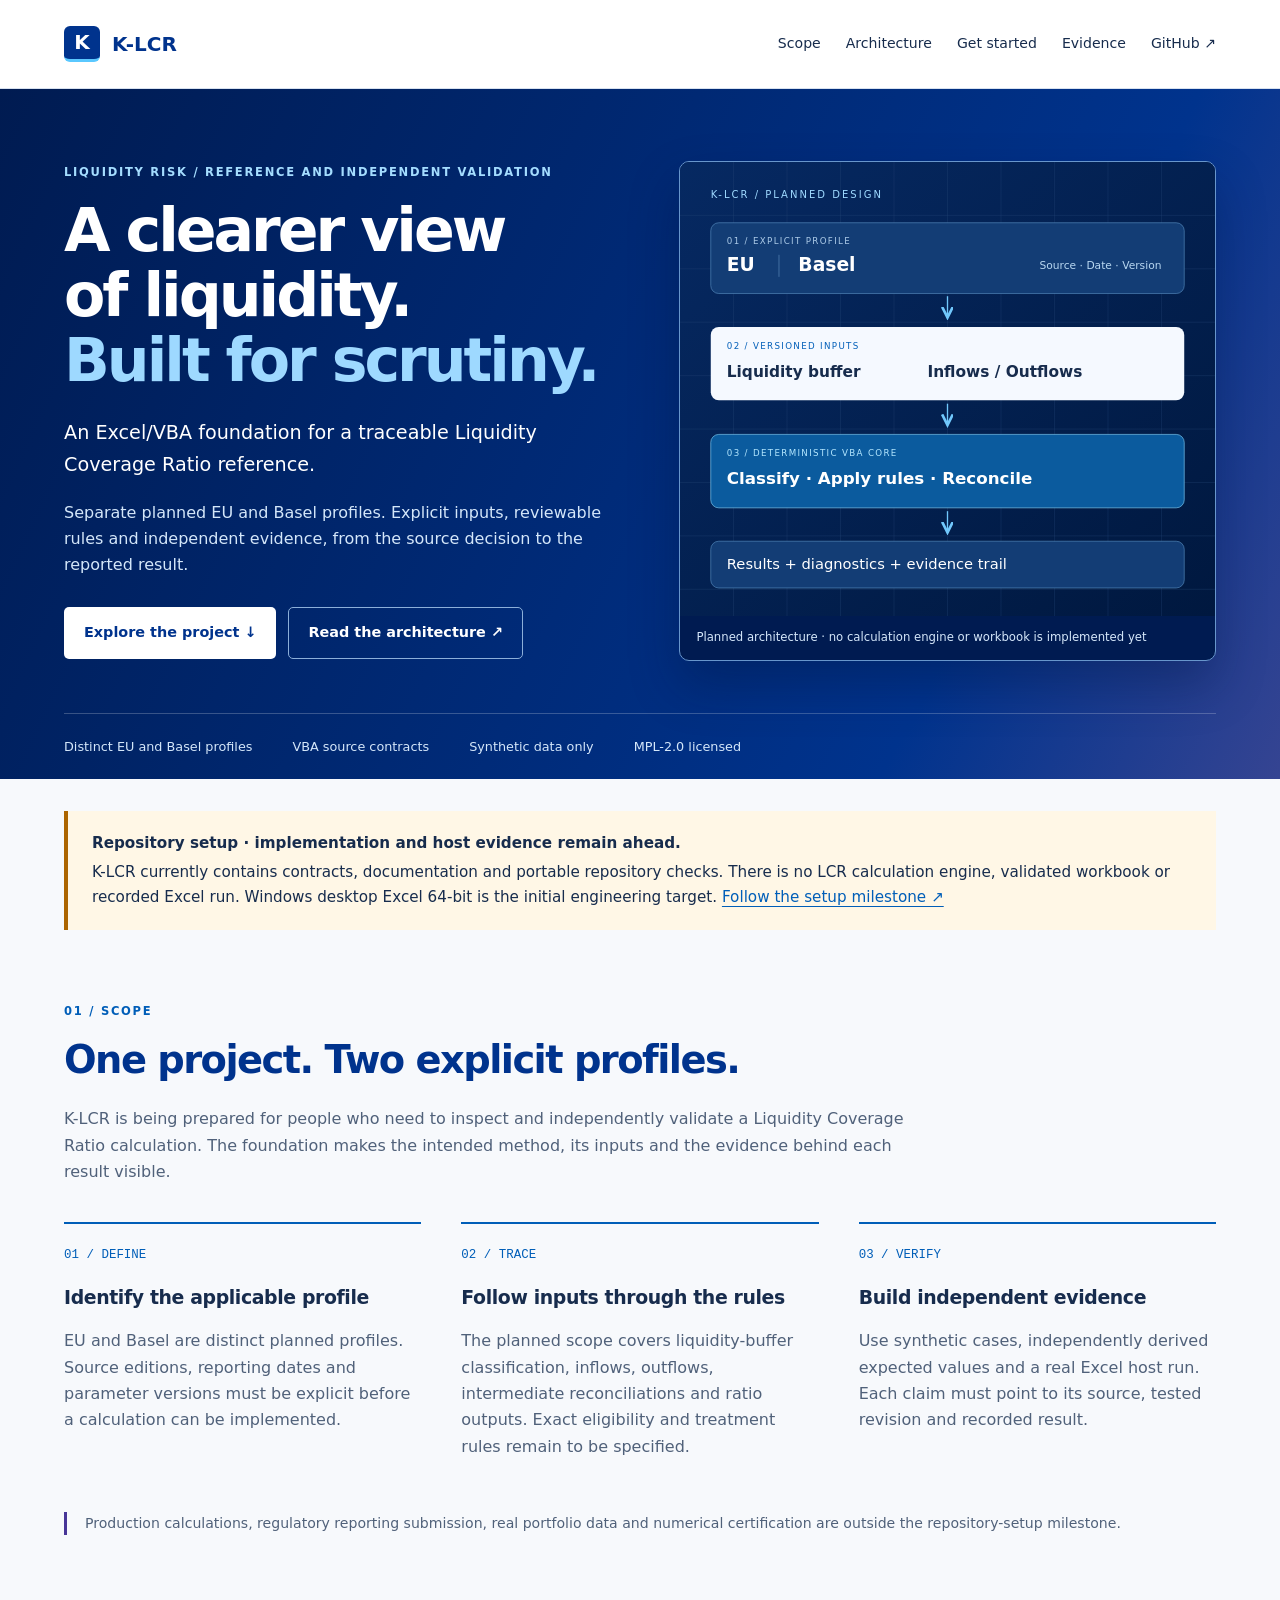
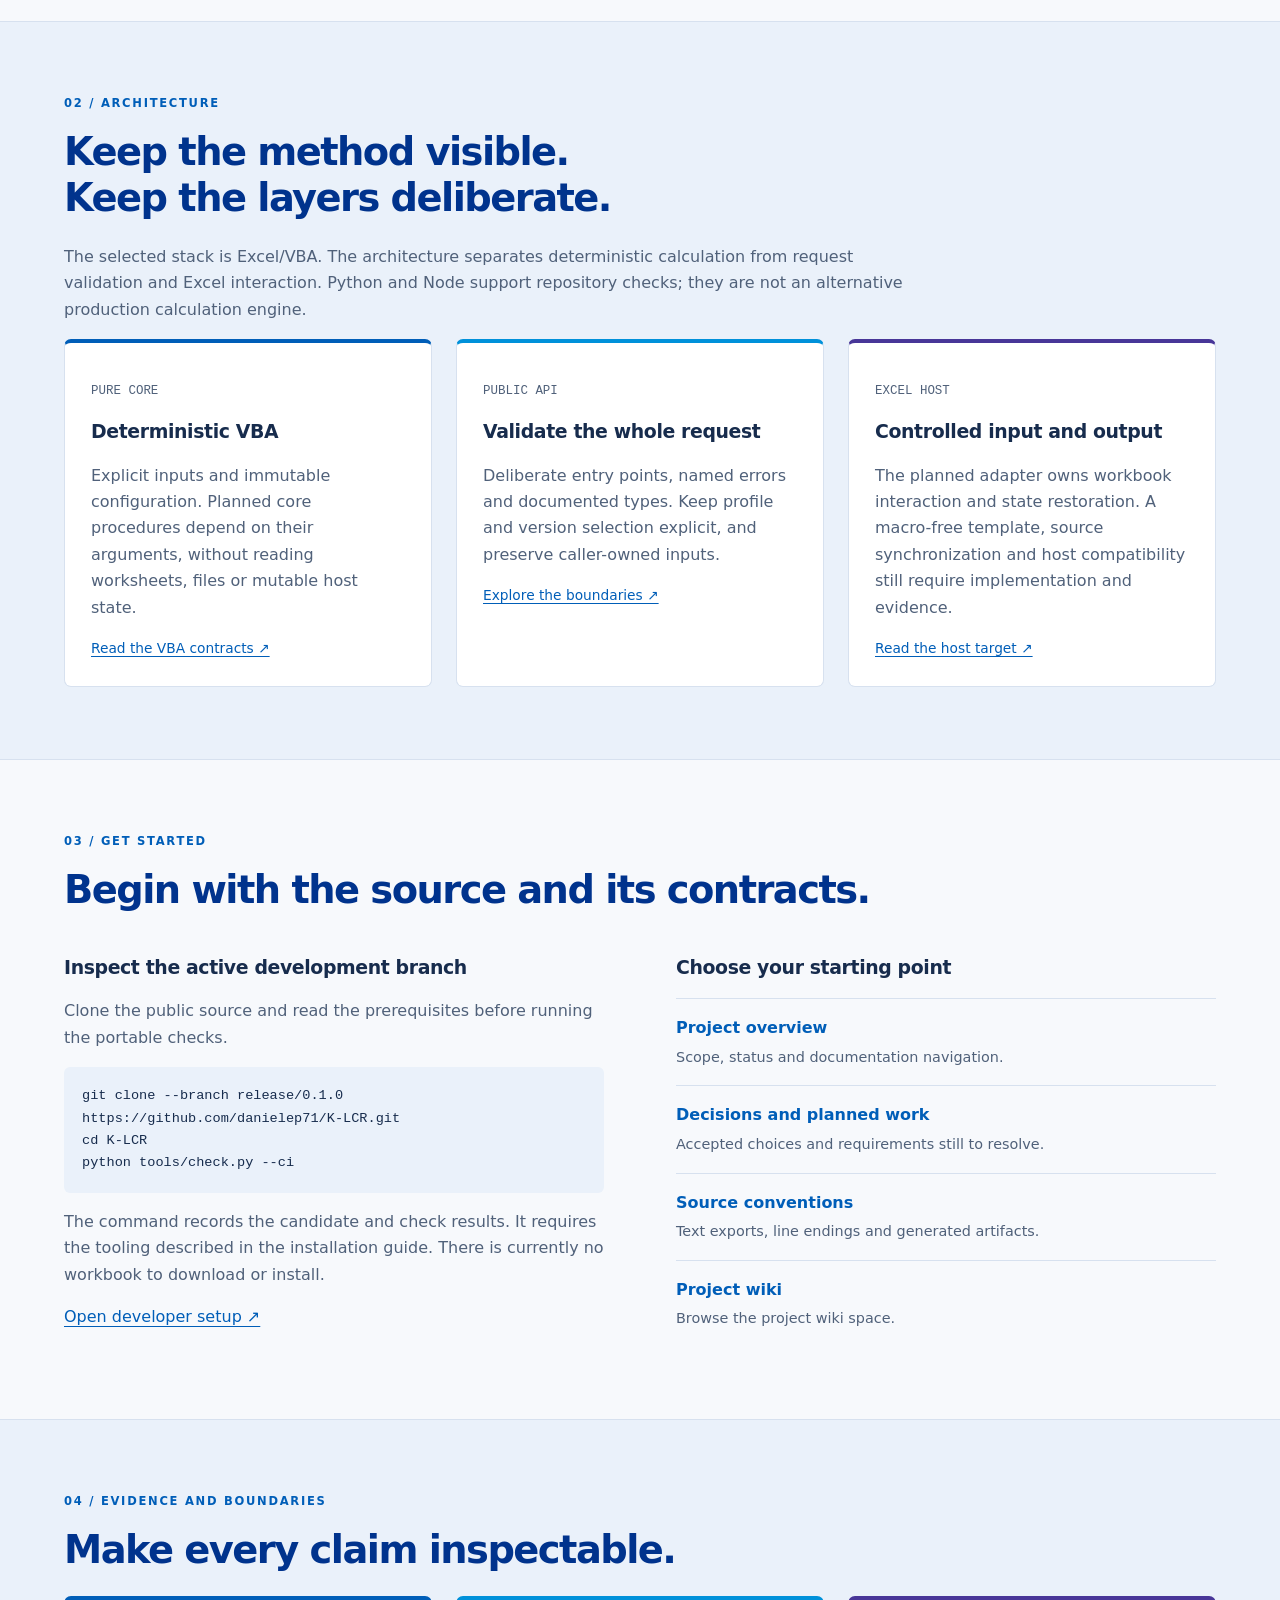
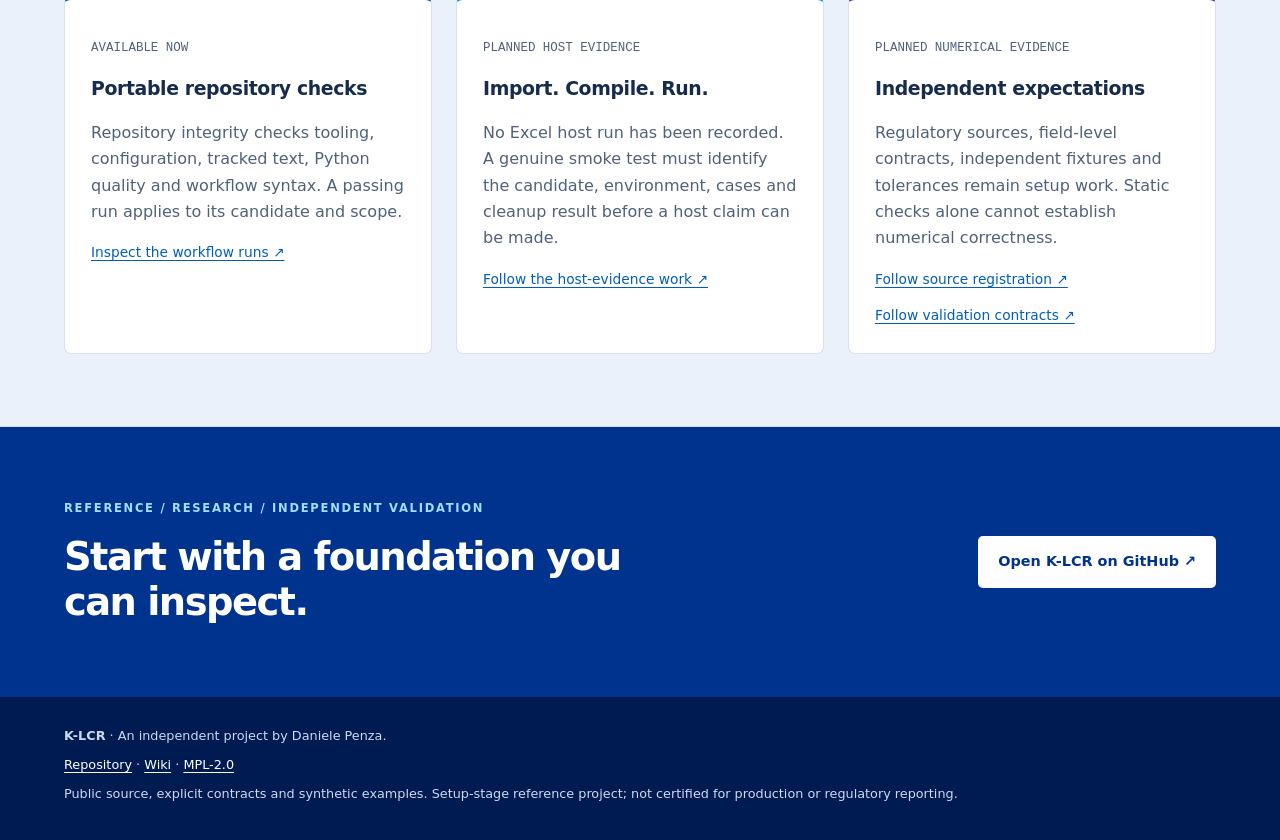
==== docs/index.html @ 351e2610 "docs: add K-LCR project website and publication guide Refs #63" ====
<!doctype html>
<!-- K-LCR page structure adapted from K-SFTs e6bae6df272083ba596c9eb866b14e6f9152bc15, MPL-2.0. -->
<html lang="en">
<head>
  <meta charset="utf-8">
  <meta name="viewport" content="width=device-width, initial-scale=1">
  <title>K-LCR — A traceable foundation for liquidity risk</title>
  <meta name="description" content="K-LCR is building an Excel/VBA foundation for Liquidity Coverage Ratio reference and independent validation, with separate planned EU and Basel profiles.">
  <meta name="theme-color" content="#00338d">
  <link rel="canonical" href="https://danielep71.github.io/K-LCR/">
  <meta property="og:type" content="website">
  <meta property="og:title" content="K-LCR — A traceable foundation for liquidity risk">
  <meta property="og:description" content="Explore the scope, architecture and evidence boundaries of the K-LCR repository-setup project.">
  <meta property="og:url" content="https://danielep71.github.io/K-LCR/">
  <meta name="twitter:card" content="summary">
  <link rel="stylesheet" href="assets/site.css">
</head>
<body>
<a class="skip" href="#main">Skip to content</a>
<header><nav class="wrap" aria-label="Main navigation">
  <a class="brand" href="./"><span aria-hidden="true">K</span> K-LCR</a>
  <div class="nav-links"><a href="#scope">Scope</a><a href="#design">Architecture</a><a href="#start">Get started</a><a href="#evidence">Evidence</a><a href="https://github.com/danielep71/K-LCR">GitHub ↗</a></div>
</nav></header>
<main id="main">
<section class="hero"><div class="wrap hero-grid">
  <div><p class="eyebrow">Liquidity risk / Reference and independent validation</p>
    <h1>A clearer view<br>of liquidity.<br><em>Built for scrutiny.</em></h1>
    <p class="lead">An Excel/VBA foundation for a traceable Liquidity Coverage Ratio reference.</p>
    <p class="hero-copy">Separate planned EU and Basel profiles. Explicit inputs, reviewable rules and independent evidence, from the source decision to the reported result.</p>
    <div class="actions"><a class="button primary" href="#scope">Explore the project ↓</a><a class="button secondary" href="https://github.com/danielep71/K-LCR/blob/main/docs/REPOSITORY_STRUCTURE.md">Read the architecture ↗</a></div>
  </div>
  <figure class="hero-art"><img src="assets/architecture.svg" width="800" height="680" alt="Planned K-LCR design: explicit EU or Basel profile, liquidity inputs, deterministic VBA core, and results with reconciliation"><figcaption>Planned architecture · no calculation engine or workbook is implemented yet</figcaption></figure>
</div><div class="wrap principles"><span>Distinct EU and Basel profiles</span><span>VBA source contracts</span><span>Synthetic data only</span><span>MPL-2.0 licensed</span></div></section>
<div class="wrap"><aside class="status" aria-label="Project status"><strong>Repository setup · implementation and host evidence remain ahead.</strong> K-LCR currently contains contracts, documentation and portable repository checks. There is no LCR calculation engine, validated workbook or recorded Excel run. Windows desktop Excel 64-bit is the initial engineering target. <a href="https://github.com/danielep71/K-LCR/milestone/1">Follow the setup milestone ↗</a></aside></div>
<section id="scope" class="wrap"><p class="eyebrow">01 / Scope</p><h2>One project. Two explicit profiles.</h2>
  <p class="intro">K-LCR is being prepared for people who need to inspect and independently validate a Liquidity Coverage Ratio calculation. The foundation makes the intended method, its inputs and the evidence behind each result visible.</p>
  <ol class="steps">
    <li><span class="number">01 / DEFINE</span><h3>Identify the applicable profile</h3><p>EU and Basel are distinct planned profiles. Source editions, reporting dates and parameter versions must be explicit before a calculation can be implemented.</p></li>
    <li><span class="number">02 / TRACE</span><h3>Follow inputs through the rules</h3><p>The planned scope covers liquidity-buffer classification, inflows, outflows, intermediate reconciliations and ratio outputs. Exact eligibility and treatment rules remain to be specified.</p></li>
    <li><span class="number">03 / VERIFY</span><h3>Build independent evidence</h3><p>Use synthetic cases, independently derived expected values and a real Excel host run. Each claim must point to its source, tested revision and recorded result.</p></li>
  </ol>
  <p class="note">Production calculations, regulatory reporting submission, real portfolio data and numerical certification are outside the repository-setup milestone.</p>
</section>
<section id="design" class="tint"><div class="wrap"><p class="eyebrow">02 / Architecture</p><h2>Keep the method visible.<br>Keep the layers deliberate.</h2>
  <p class="intro">The selected stack is Excel/VBA. The architecture separates deterministic calculation from request validation and Excel interaction. Python and Node support repository checks; they are not an alternative production calculation engine.</p>
  <div class="cards">
    <article><p class="number">PURE CORE</p><h3>Deterministic VBA</h3><p>Explicit inputs and immutable configuration. Planned core procedures depend on their arguments, without reading worksheets, files or mutable host state.</p><a href="https://github.com/danielep71/K-LCR/blob/main/docs/VBA_HOUSE_STYLE.md">Read the VBA contracts ↗</a></article>
    <article><p class="number">PUBLIC API</p><h3>Validate the whole request</h3><p>Deliberate entry points, named errors and documented types. Keep profile and version selection explicit, and preserve caller-owned inputs.</p><a href="https://github.com/danielep71/K-LCR/blob/main/docs/REPOSITORY_STRUCTURE.md">Explore the boundaries ↗</a></article>
    <article><p class="number">EXCEL HOST</p><h3>Controlled input and output</h3><p>The planned adapter owns workbook interaction and state restoration. A macro-free template, source synchronization and host compatibility still require implementation and evidence.</p><a href="https://github.com/danielep71/K-LCR/blob/main/INSTALLATION.md">Read the host target ↗</a></article>
  </div>
</div></section>
<section id="start" class="wrap"><p class="eyebrow">03 / Get started</p><h2>Begin with the source and its contracts.</h2><div class="split">
  <div><h3>Inspect the active development branch</h3><p>Clone the public source and read the prerequisites before running the portable checks.</p><pre><code>git clone --branch release/0.1.0 https://github.com/danielep71/K-LCR.git
cd K-LCR
python tools/check.py --ci</code></pre><p>The command records the candidate and check results. It requires the tooling described in the installation guide. There is currently no workbook to download or install.</p><a href="https://github.com/danielep71/K-LCR/blob/main/INSTALLATION.md">Open developer setup ↗</a></div>
  <div class="resources"><h3>Choose your starting point</h3><a href="https://github.com/danielep71/K-LCR/blob/main/README.md"><strong>Project overview</strong><span>Scope, status and documentation navigation.</span></a><a href="https://github.com/danielep71/K-LCR/blob/main/docs/DECISIONS.md"><strong>Decisions and planned work</strong><span>Accepted choices and requirements still to resolve.</span></a><a href="https://github.com/danielep71/K-LCR/blob/main/docs/SOURCE_CONTROL.md"><strong>Source conventions</strong><span>Text exports, line endings and generated artifacts.</span></a><a href="https://github.com/danielep71/K-LCR/wiki"><strong>Project wiki</strong><span>Browse the project wiki space.</span></a></div>
</div></section>
<section id="evidence" class="tint"><div class="wrap"><p class="eyebrow">04 / Evidence and boundaries</p><h2>Make every claim inspectable.</h2><div class="cards">
  <article><p class="number">AVAILABLE NOW</p><h3>Portable repository checks</h3><p>Repository integrity checks tooling, configuration, tracked text, Python quality and workflow syntax. A passing run applies to its candidate and scope.</p><a href="https://github.com/danielep71/K-LCR/actions">Inspect the workflow runs ↗</a></article>
  <article><p class="number">PLANNED HOST EVIDENCE</p><h3>Import. Compile. Run.</h3><p>No Excel host run has been recorded. A genuine smoke test must identify the candidate, environment, cases and cleanup result before a host claim can be made.</p><a href="https://github.com/danielep71/K-LCR/issues/15">Follow the host-evidence work ↗</a></article>
  <article><p class="number">PLANNED NUMERICAL EVIDENCE</p><h3>Independent expectations</h3><p>Regulatory sources, field-level contracts, independent fixtures and tolerances remain setup work. Static checks alone cannot establish numerical correctness.</p><a href="https://github.com/danielep71/K-LCR/issues/9">Follow source registration ↗</a><a href="https://github.com/danielep71/K-LCR/issues/11">Follow validation contracts ↗</a></article>
</div></div></section>
<section class="closing"><div class="wrap"><div><p class="eyebrow">Reference / Research / Independent validation</p><h2>Start with a foundation you can inspect.</h2></div><a class="button primary" href="https://github.com/danielep71/K-LCR">Open K-LCR on GitHub ↗</a></div></section>
</main>
<footer><div class="wrap"><p><strong>K-LCR</strong> · An independent project by Daniele Penza.</p><p><a href="https://github.com/danielep71/K-LCR">Repository</a> · <a href="https://github.com/danielep71/K-LCR/wiki">Wiki</a> · <a href="https://github.com/danielep71/K-LCR/blob/main/LICENSE">MPL-2.0</a></p><p>Public source, explicit contracts and synthetic examples. Setup-stage reference project; not certified for production or regulatory reporting.</p></div></footer>
</body>
</html>
---- docs/assets/site.css ----
/* Adapted for K-LCR from K-SFTs e6bae6df272083ba596c9eb866b14e6f9152bc15, MPL-2.0. */
:root{color-scheme:light;--navy:#00338d;--blue:#005eb8;--ink:#172c4d;--muted:#50617a;--line:#d7e1ef;--paper:#f7f9fc;--ice:#eaf1fa}
*{box-sizing:border-box}html{scroll-behavior:smooth;scroll-padding-top:24px}body{margin:0;background:var(--paper);color:var(--ink);font:16px/1.65 system-ui,-apple-system,BlinkMacSystemFont,"Segoe UI",sans-serif}a{color:var(--blue);text-underline-offset:.24em}a:hover{text-decoration-thickness:2px}a:focus-visible{outline:3px solid #0077c8;outline-offset:5px}.wrap{width:min(1200px,90%);margin-inline:auto}.skip{position:absolute;top:-100px;left:16px;z-index:10;background:#fff;padding:12px}.skip:focus{top:12px}header{background:#fff;border-bottom:1px solid var(--line)}nav{display:flex;justify-content:space-between;align-items:center;gap:24px;min-height:88px}.brand{display:flex;align-items:center;gap:12px;font-size:1.25rem;font-weight:800;text-decoration:none;color:var(--navy);white-space:nowrap}.brand span{display:grid;place-items:center;width:36px;height:36px;background:var(--navy);color:#fff;border-radius:6px;border-bottom:3px solid #5ac8ff}.nav-links{display:flex;flex-wrap:wrap;gap:12px 25px;font-size:.88rem}.nav-links a{color:var(--ink);text-decoration:none}.nav-links a:hover{text-decoration:underline}section{padding-block:72px}.hero{background:linear-gradient(115deg,#001b51,#00338d 75%,#354492);color:white;padding-bottom:0}.hero-grid{display:grid;grid-template-columns:1.05fr 1fr;gap:52px;align-items:center}.eyebrow{margin:0 0 16px;font-size:.72rem;font-weight:750;letter-spacing:.15em;text-transform:uppercase;color:var(--blue)}.hero .eyebrow,.closing .eyebrow{color:#a4ddff}h1{font-size:clamp(2.7rem,4.7vw,4.3rem);line-height:1.08;letter-spacing:-.05em;margin:0 0 24px}h1 em{font-style:normal;color:#9ed9ff}.lead{font-size:1.2rem;max-width:42ch}.hero-copy{color:#d4e7fa;max-width:54ch}.actions{display:flex;flex-wrap:wrap;gap:12px;margin-top:28px}.button{display:inline-block;border:1px solid transparent;border-radius:5px;padding:13px 19px;font-size:.9rem;font-weight:650;text-decoration:none}.primary{color:var(--navy);background:#fff}.primary:hover{background:#e8f4ff}.secondary{color:#fff;border-color:#8cafd9}.hero-art{margin:0;border:1px solid #6896cc;border-radius:10px;overflow:hidden;background:#001b51;box-shadow:0 24px 50px #00123855}.hero-art img{display:block;width:100%;height:auto}.hero-art figcaption{color:#d4e7fa;font-size:.73rem;padding:12px 16px}.principles{display:flex;flex-wrap:wrap;gap:12px 40px;border-top:1px solid #ffffff38;margin-top:52px;padding-block:22px;color:#d4e7fa;font-size:.8rem}.status{margin-top:32px;padding:20px 24px;background:#fff7e6;border-left:4px solid #ac6500;font-size:.95rem}.status strong{display:block;margin-bottom:4px}h2{color:var(--navy);font-size:clamp(1.9rem,3vw,2.65rem);line-height:1.18;letter-spacing:-.04em;margin:0 0 24px}h3{font-size:1.18rem;line-height:1.3;letter-spacing:-.02em}.intro{max-width:85ch;color:var(--muted)}.steps{display:grid;grid-template-columns:repeat(3,1fr);gap:40px;list-style:none;padding:0;margin:36px 0}.steps li{border-top:2px solid var(--blue);padding-top:16px}.number{color:var(--blue);font: .78rem/1.5 ui-monospace,monospace}.steps p,.split p,.cards p{color:var(--muted)}.result-strip{display:flex;align-items:center;flex-wrap:wrap;gap:10px 16px;padding:22px;background:#fff;border:1px solid var(--line);border-radius:6px;font-size:.8rem}.result-strip strong{font-size:1.3rem;color:var(--navy)}.note{font-size:.88rem;border-left:3px solid #483698;padding-left:18px;margin-top:24px;color:var(--muted)}.tint{background:var(--ice);border-block:1px solid var(--line)}.diagram{margin:32px 0;background:#fff;border:1px solid var(--line);border-radius:8px;overflow:hidden}.diagram>a{display:block;padding:20px}.diagram img{display:block;width:100%;height:auto}.diagram figcaption{font-size:.82rem;padding:16px 22px;border-top:1px solid var(--line);color:var(--muted)}.split{display:grid;grid-template-columns:1fr 1fr;gap:72px}pre{white-space:pre-wrap;overflow-wrap:anywhere;background:var(--ice);padding:18px;border-radius:6px;font-size:.85rem}.resources>a{display:block;border-top:1px solid var(--line);padding:16px 0;text-decoration:none}.resources strong,.resources span{display:block}.resources span{font-size:.9rem;color:var(--muted);margin-top:4px}.resources a:hover strong{text-decoration:underline}.cards{display:grid;grid-template-columns:repeat(3,1fr);gap:24px}.cards article{background:#fff;border:1px solid var(--line);border-top:4px solid var(--blue);padding:26px;border-radius:7px}.cards article:nth-child(2){border-top-color:#0091da}.cards article:nth-child(3){border-top-color:#483698}.cards a{display:block;font-size:.86rem;margin-top:14px}.closing{background:var(--navy);color:#fff}.closing>.wrap{display:flex;justify-content:space-between;align-items:center;gap:36px}.closing h2{color:#fff;margin:0;max-width:23ch}.closing .button{flex-shrink:0}footer{background:#001b51;color:#ccdaf0;padding-block:28px;font-size:.8rem}footer p{margin:0 0 8px}footer a{color:#fff}.hero a:focus-visible,.closing a:focus-visible,footer a:focus-visible{outline-color:#9ed9ff}
@media(max-width:1000px){nav{align-items:flex-start;flex-direction:column;padding-block:20px;gap:16px}.hero-grid{grid-template-columns:1fr;gap:36px}.hero-art{max-width:760px}.hero{padding-top:48px}.split{gap:36px}.cards{grid-template-columns:1fr}.cards article{padding:24px}}
@media(max-width:680px){section{padding-block:48px}.steps,.split{grid-template-columns:1fr;gap:24px}.nav-links{gap:10px 18px}.principles{gap:8px 22px;margin-top:36px}.hero-art figcaption{font-size:.7rem}.closing>.wrap{display:block}.closing .button{margin-top:24px}.diagram>a{padding:8px}.diagram figcaption{padding:14px}.status{padding:18px}.result-strip{gap:10px}.result-strip>span:first-child{flex-basis:100%}}
@media(prefers-reduced-motion:reduce){html{scroll-behavior:auto}}
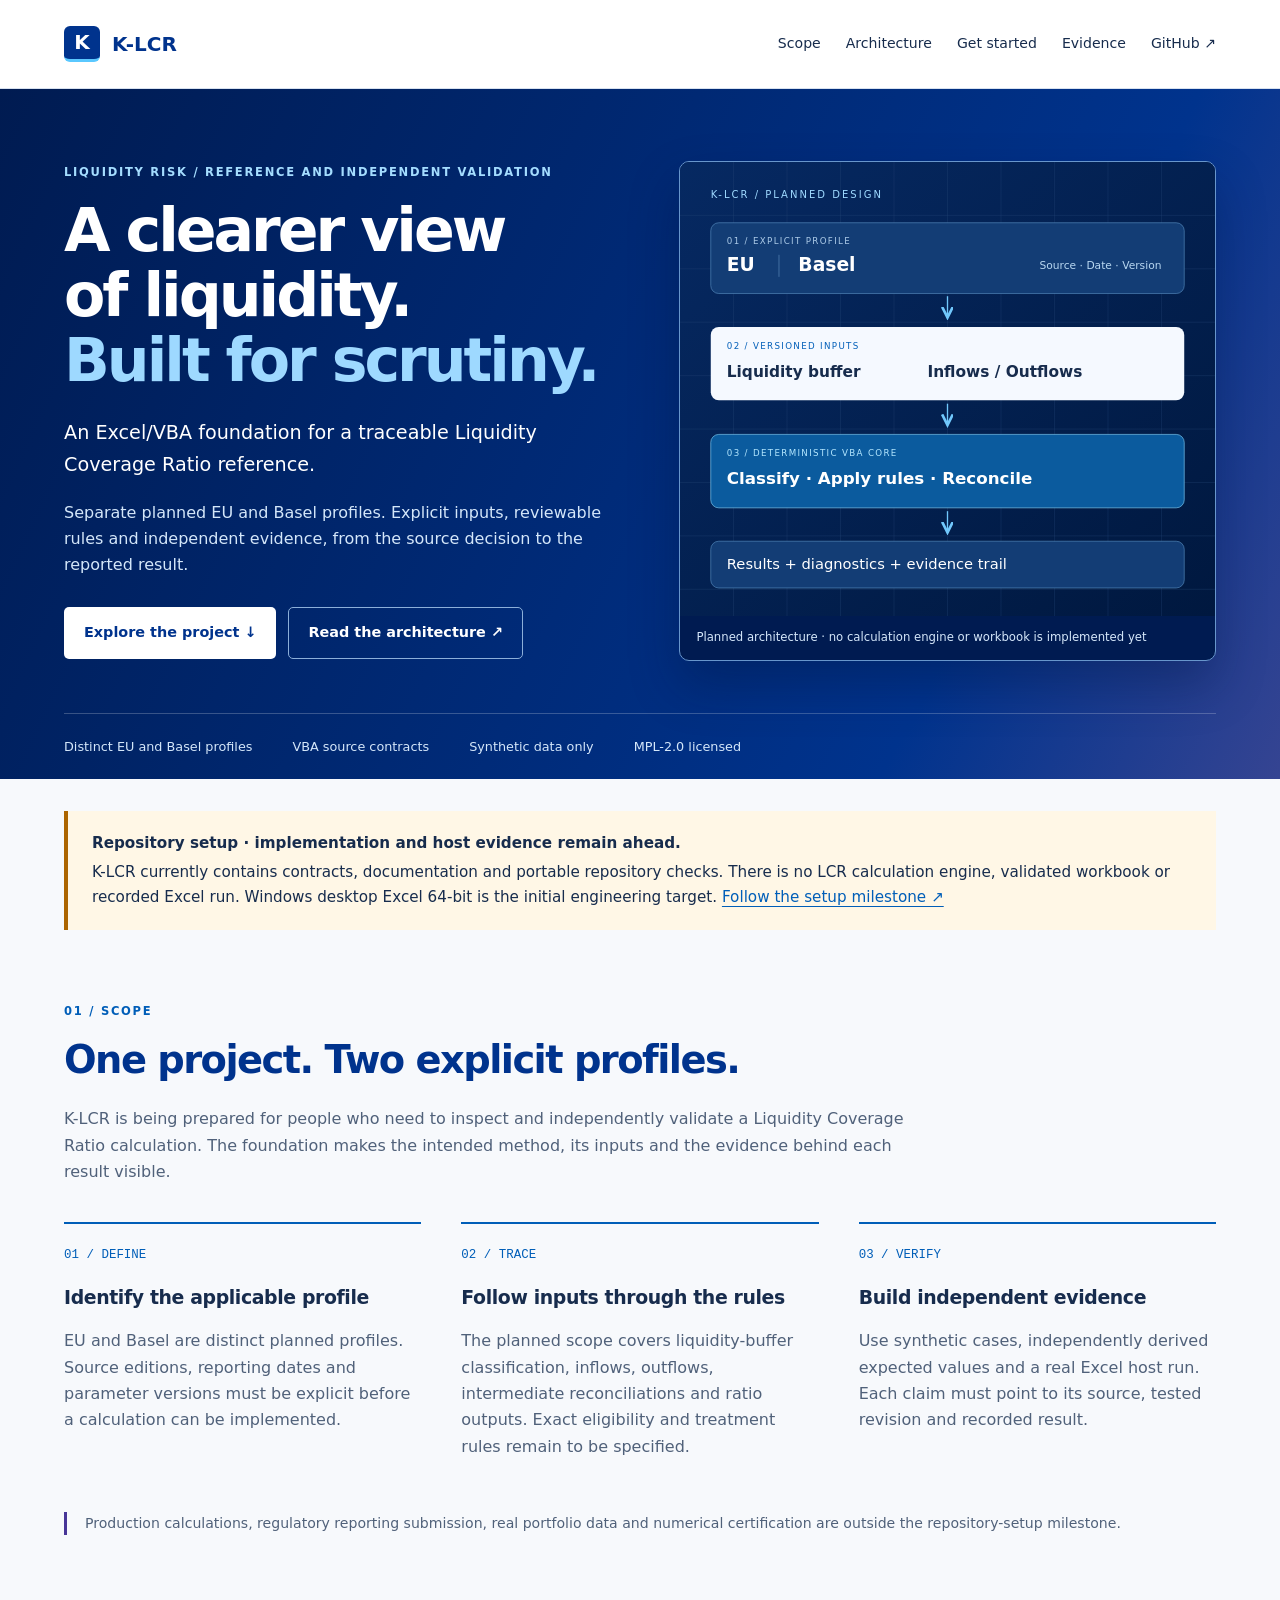
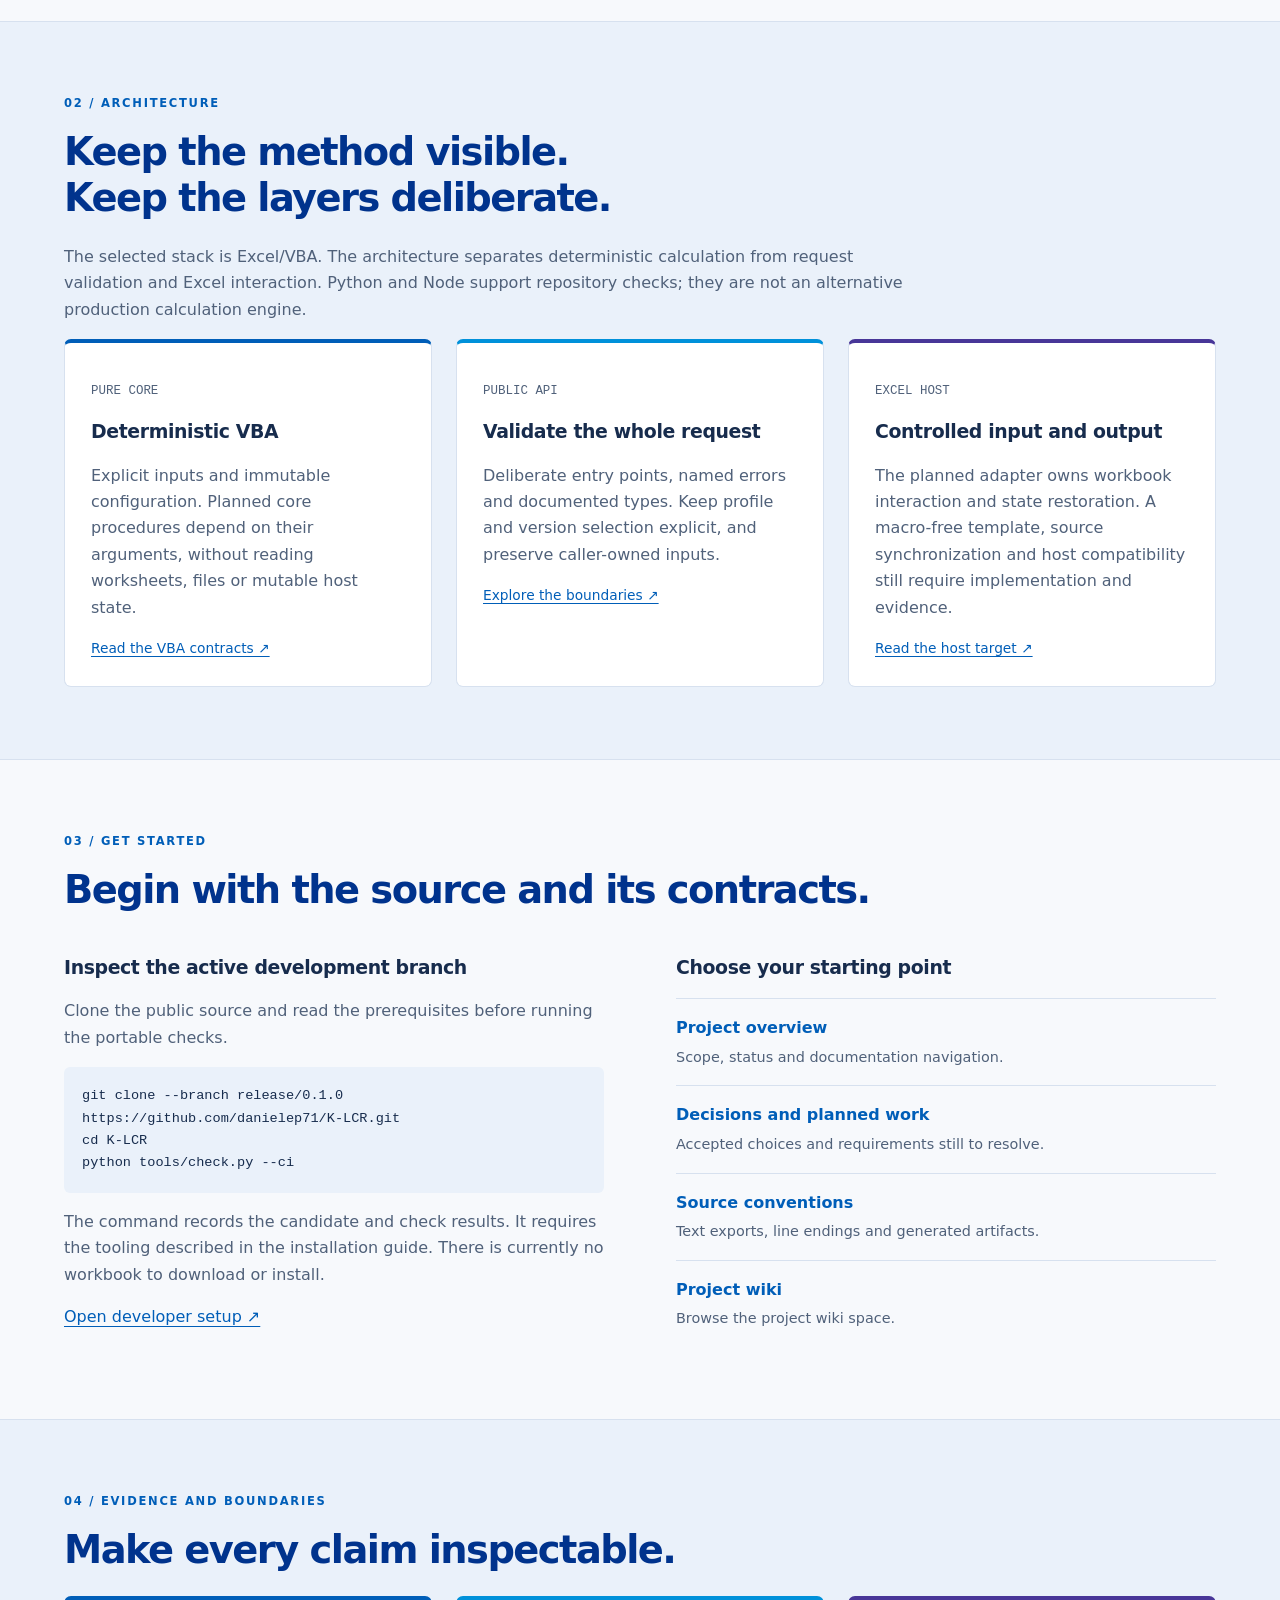
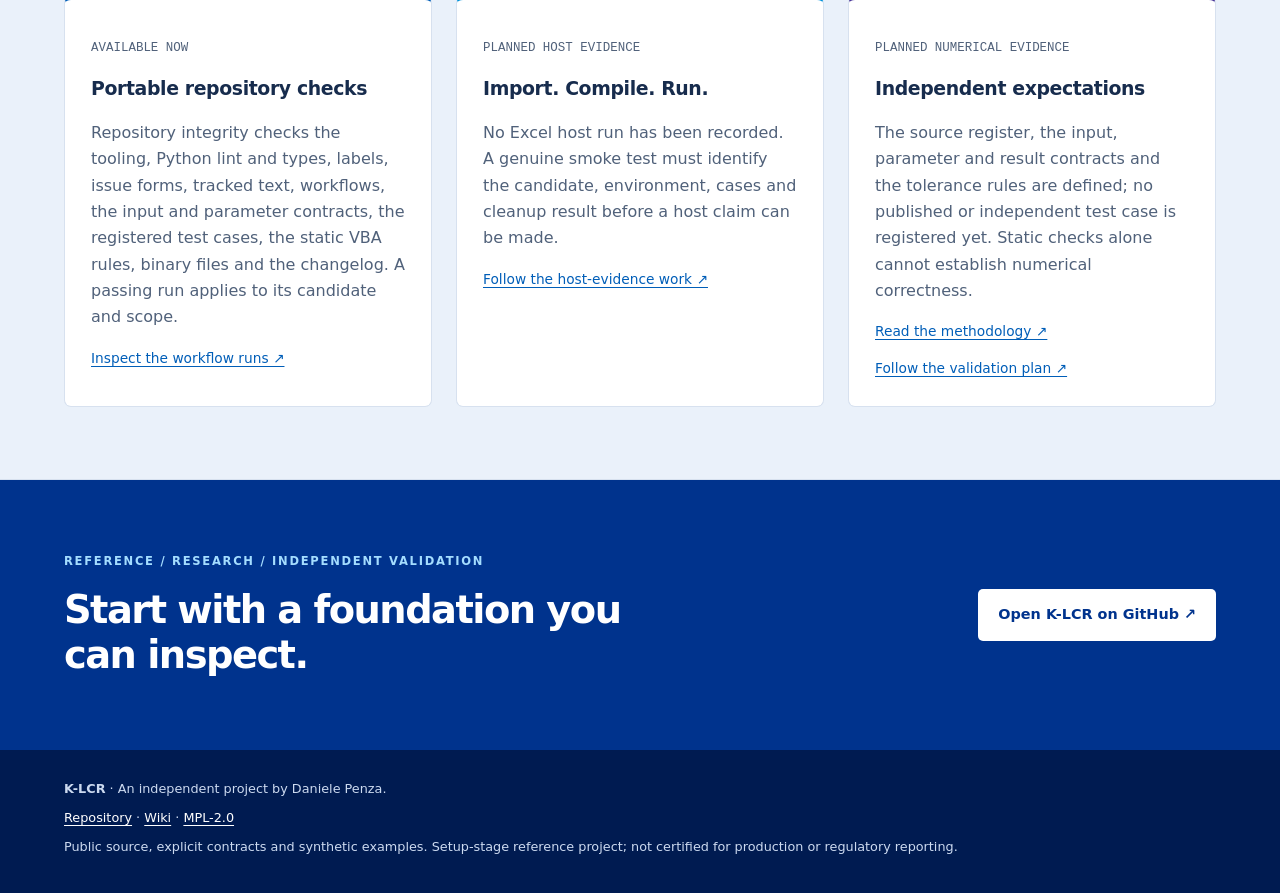
==== commit 414037eb: "docs: audit every document and comment against the implementation Audit of the documentation of rele" ====
--- a/docs/index.html
+++ b/docs/index.html
@@ -1,5 +1,4 @@
 <!doctype html>
-<!-- K-LCR page structure adapted from K-SFTs e6bae6df272083ba596c9eb866b14e6f9152bc15, MPL-2.0. -->
 <html lang="en">
 <head>
   <meta charset="utf-8">
@@ -56,9 +55,9 @@
   <div class="resources"><h3>Choose your starting point</h3><a href="https://github.com/danielep71/K-LCR/blob/main/README.md"><strong>Project overview</strong><span>Scope, status and documentation navigation.</span></a><a href="https://github.com/danielep71/K-LCR/blob/main/docs/DECISIONS.md"><strong>Decisions and planned work</strong><span>Accepted choices and requirements still to resolve.</span></a><a href="https://github.com/danielep71/K-LCR/blob/main/docs/SOURCE_CONTROL.md"><strong>Source conventions</strong><span>Text exports, line endings and generated artifacts.</span></a><a href="https://github.com/danielep71/K-LCR/wiki"><strong>Project wiki</strong><span>Browse the project wiki space.</span></a></div>
 </div></section>
 <section id="evidence" class="tint"><div class="wrap"><p class="eyebrow">04 / Evidence and boundaries</p><h2>Make every claim inspectable.</h2><div class="cards">
-  <article><p class="number">AVAILABLE NOW</p><h3>Portable repository checks</h3><p>Repository integrity checks tooling, configuration, tracked text, Python quality and workflow syntax. A passing run applies to its candidate and scope.</p><a href="https://github.com/danielep71/K-LCR/actions">Inspect the workflow runs ↗</a></article>
+  <article><p class="number">AVAILABLE NOW</p><h3>Portable repository checks</h3><p>Repository integrity checks the tooling, Python lint and types, labels, issue forms, tracked text, workflows, the input and parameter contracts, the registered test cases, the static VBA rules, binary files and the changelog. A passing run applies to its candidate and scope.</p><a href="https://github.com/danielep71/K-LCR/actions">Inspect the workflow runs ↗</a></article>
   <article><p class="number">PLANNED HOST EVIDENCE</p><h3>Import. Compile. Run.</h3><p>No Excel host run has been recorded. A genuine smoke test must identify the candidate, environment, cases and cleanup result before a host claim can be made.</p><a href="https://github.com/danielep71/K-LCR/issues/15">Follow the host-evidence work ↗</a></article>
-  <article><p class="number">PLANNED NUMERICAL EVIDENCE</p><h3>Independent expectations</h3><p>Regulatory sources, field-level contracts, independent fixtures and tolerances remain setup work. Static checks alone cannot establish numerical correctness.</p><a href="https://github.com/danielep71/K-LCR/issues/9">Follow source registration ↗</a><a href="https://github.com/danielep71/K-LCR/issues/11">Follow validation contracts ↗</a></article>
+  <article><p class="number">PLANNED NUMERICAL EVIDENCE</p><h3>Independent expectations</h3><p>The source register, the input, parameter and result contracts and the tolerance rules are defined; no published or independent test case is registered yet. Static checks alone cannot establish numerical correctness.</p><a href="https://github.com/danielep71/K-LCR/blob/main/docs/methodology/README.md">Read the methodology ↗</a><a href="https://github.com/danielep71/K-LCR/blob/main/docs/methodology/VALIDATION_PLAN.md">Follow the validation plan ↗</a></article>
 </div></div></section>
 <section class="closing"><div class="wrap"><div><p class="eyebrow">Reference / Research / Independent validation</p><h2>Start with a foundation you can inspect.</h2></div><a class="button primary" href="https://github.com/danielep71/K-LCR">Open K-LCR on GitHub ↗</a></div></section>
 </main>
--- a/docs/assets/site.css
+++ b/docs/assets/site.css
@@ -1,4 +1,3 @@
-/* Adapted for K-LCR from K-SFTs e6bae6df272083ba596c9eb866b14e6f9152bc15, MPL-2.0. */
 :root{color-scheme:light;--navy:#00338d;--blue:#005eb8;--ink:#172c4d;--muted:#50617a;--line:#d7e1ef;--paper:#f7f9fc;--ice:#eaf1fa}
 *{box-sizing:border-box}html{scroll-behavior:smooth;scroll-padding-top:24px}body{margin:0;background:var(--paper);color:var(--ink);font:16px/1.65 system-ui,-apple-system,BlinkMacSystemFont,"Segoe UI",sans-serif}a{color:var(--blue);text-underline-offset:.24em}a:hover{text-decoration-thickness:2px}a:focus-visible{outline:3px solid #0077c8;outline-offset:5px}.wrap{width:min(1200px,90%);margin-inline:auto}.skip{position:absolute;top:-100px;left:16px;z-index:10;background:#fff;padding:12px}.skip:focus{top:12px}header{background:#fff;border-bottom:1px solid var(--line)}nav{display:flex;justify-content:space-between;align-items:center;gap:24px;min-height:88px}.brand{display:flex;align-items:center;gap:12px;font-size:1.25rem;font-weight:800;text-decoration:none;color:var(--navy);white-space:nowrap}.brand span{display:grid;place-items:center;width:36px;height:36px;background:var(--navy);color:#fff;border-radius:6px;border-bottom:3px solid #5ac8ff}.nav-links{display:flex;flex-wrap:wrap;gap:12px 25px;font-size:.88rem}.nav-links a{color:var(--ink);text-decoration:none}.nav-links a:hover{text-decoration:underline}section{padding-block:72px}.hero{background:linear-gradient(115deg,#001b51,#00338d 75%,#354492);color:white;padding-bottom:0}.hero-grid{display:grid;grid-template-columns:1.05fr 1fr;gap:52px;align-items:center}.eyebrow{margin:0 0 16px;font-size:.72rem;font-weight:750;letter-spacing:.15em;text-transform:uppercase;color:var(--blue)}.hero .eyebrow,.closing .eyebrow{color:#a4ddff}h1{font-size:clamp(2.7rem,4.7vw,4.3rem);line-height:1.08;letter-spacing:-.05em;margin:0 0 24px}h1 em{font-style:normal;color:#9ed9ff}.lead{font-size:1.2rem;max-width:42ch}.hero-copy{color:#d4e7fa;max-width:54ch}.actions{display:flex;flex-wrap:wrap;gap:12px;margin-top:28px}.button{display:inline-block;border:1px solid transparent;border-radius:5px;padding:13px 19px;font-size:.9rem;font-weight:650;text-decoration:none}.primary{color:var(--navy);background:#fff}.primary:hover{background:#e8f4ff}.secondary{color:#fff;border-color:#8cafd9}.hero-art{margin:0;border:1px solid #6896cc;border-radius:10px;overflow:hidden;background:#001b51;box-shadow:0 24px 50px #00123855}.hero-art img{display:block;width:100%;height:auto}.hero-art figcaption{color:#d4e7fa;font-size:.73rem;padding:12px 16px}.principles{display:flex;flex-wrap:wrap;gap:12px 40px;border-top:1px solid #ffffff38;margin-top:52px;padding-block:22px;color:#d4e7fa;font-size:.8rem}.status{margin-top:32px;padding:20px 24px;background:#fff7e6;border-left:4px solid #ac6500;font-size:.95rem}.status strong{display:block;margin-bottom:4px}h2{color:var(--navy);font-size:clamp(1.9rem,3vw,2.65rem);line-height:1.18;letter-spacing:-.04em;margin:0 0 24px}h3{font-size:1.18rem;line-height:1.3;letter-spacing:-.02em}.intro{max-width:85ch;color:var(--muted)}.steps{display:grid;grid-template-columns:repeat(3,1fr);gap:40px;list-style:none;padding:0;margin:36px 0}.steps li{border-top:2px solid var(--blue);padding-top:16px}.number{color:var(--blue);font: .78rem/1.5 ui-monospace,monospace}.steps p,.split p,.cards p{color:var(--muted)}.result-strip{display:flex;align-items:center;flex-wrap:wrap;gap:10px 16px;padding:22px;background:#fff;border:1px solid var(--line);border-radius:6px;font-size:.8rem}.result-strip strong{font-size:1.3rem;color:var(--navy)}.note{font-size:.88rem;border-left:3px solid #483698;padding-left:18px;margin-top:24px;color:var(--muted)}.tint{background:var(--ice);border-block:1px solid var(--line)}.diagram{margin:32px 0;background:#fff;border:1px solid var(--line);border-radius:8px;overflow:hidden}.diagram>a{display:block;padding:20px}.diagram img{display:block;width:100%;height:auto}.diagram figcaption{font-size:.82rem;padding:16px 22px;border-top:1px solid var(--line);color:var(--muted)}.split{display:grid;grid-template-columns:1fr 1fr;gap:72px}pre{white-space:pre-wrap;overflow-wrap:anywhere;background:var(--ice);padding:18px;border-radius:6px;font-size:.85rem}.resources>a{display:block;border-top:1px solid var(--line);padding:16px 0;text-decoration:none}.resources strong,.resources span{display:block}.resources span{font-size:.9rem;color:var(--muted);margin-top:4px}.resources a:hover strong{text-decoration:underline}.cards{display:grid;grid-template-columns:repeat(3,1fr);gap:24px}.cards article{background:#fff;border:1px solid var(--line);border-top:4px solid var(--blue);padding:26px;border-radius:7px}.cards article:nth-child(2){border-top-color:#0091da}.cards article:nth-child(3){border-top-color:#483698}.cards a{display:block;font-size:.86rem;margin-top:14px}.closing{background:var(--navy);color:#fff}.closing>.wrap{display:flex;justify-content:space-between;align-items:center;gap:36px}.closing h2{color:#fff;margin:0;max-width:23ch}.closing .button{flex-shrink:0}footer{background:#001b51;color:#ccdaf0;padding-block:28px;font-size:.8rem}footer p{margin:0 0 8px}footer a{color:#fff}.hero a:focus-visible,.closing a:focus-visible,footer a:focus-visible{outline-color:#9ed9ff}
 @media(max-width:1000px){nav{align-items:flex-start;flex-direction:column;padding-block:20px;gap:16px}.hero-grid{grid-template-columns:1fr;gap:36px}.hero-art{max-width:760px}.hero{padding-top:48px}.split{gap:36px}.cards{grid-template-columns:1fr}.cards article{padding:24px}}
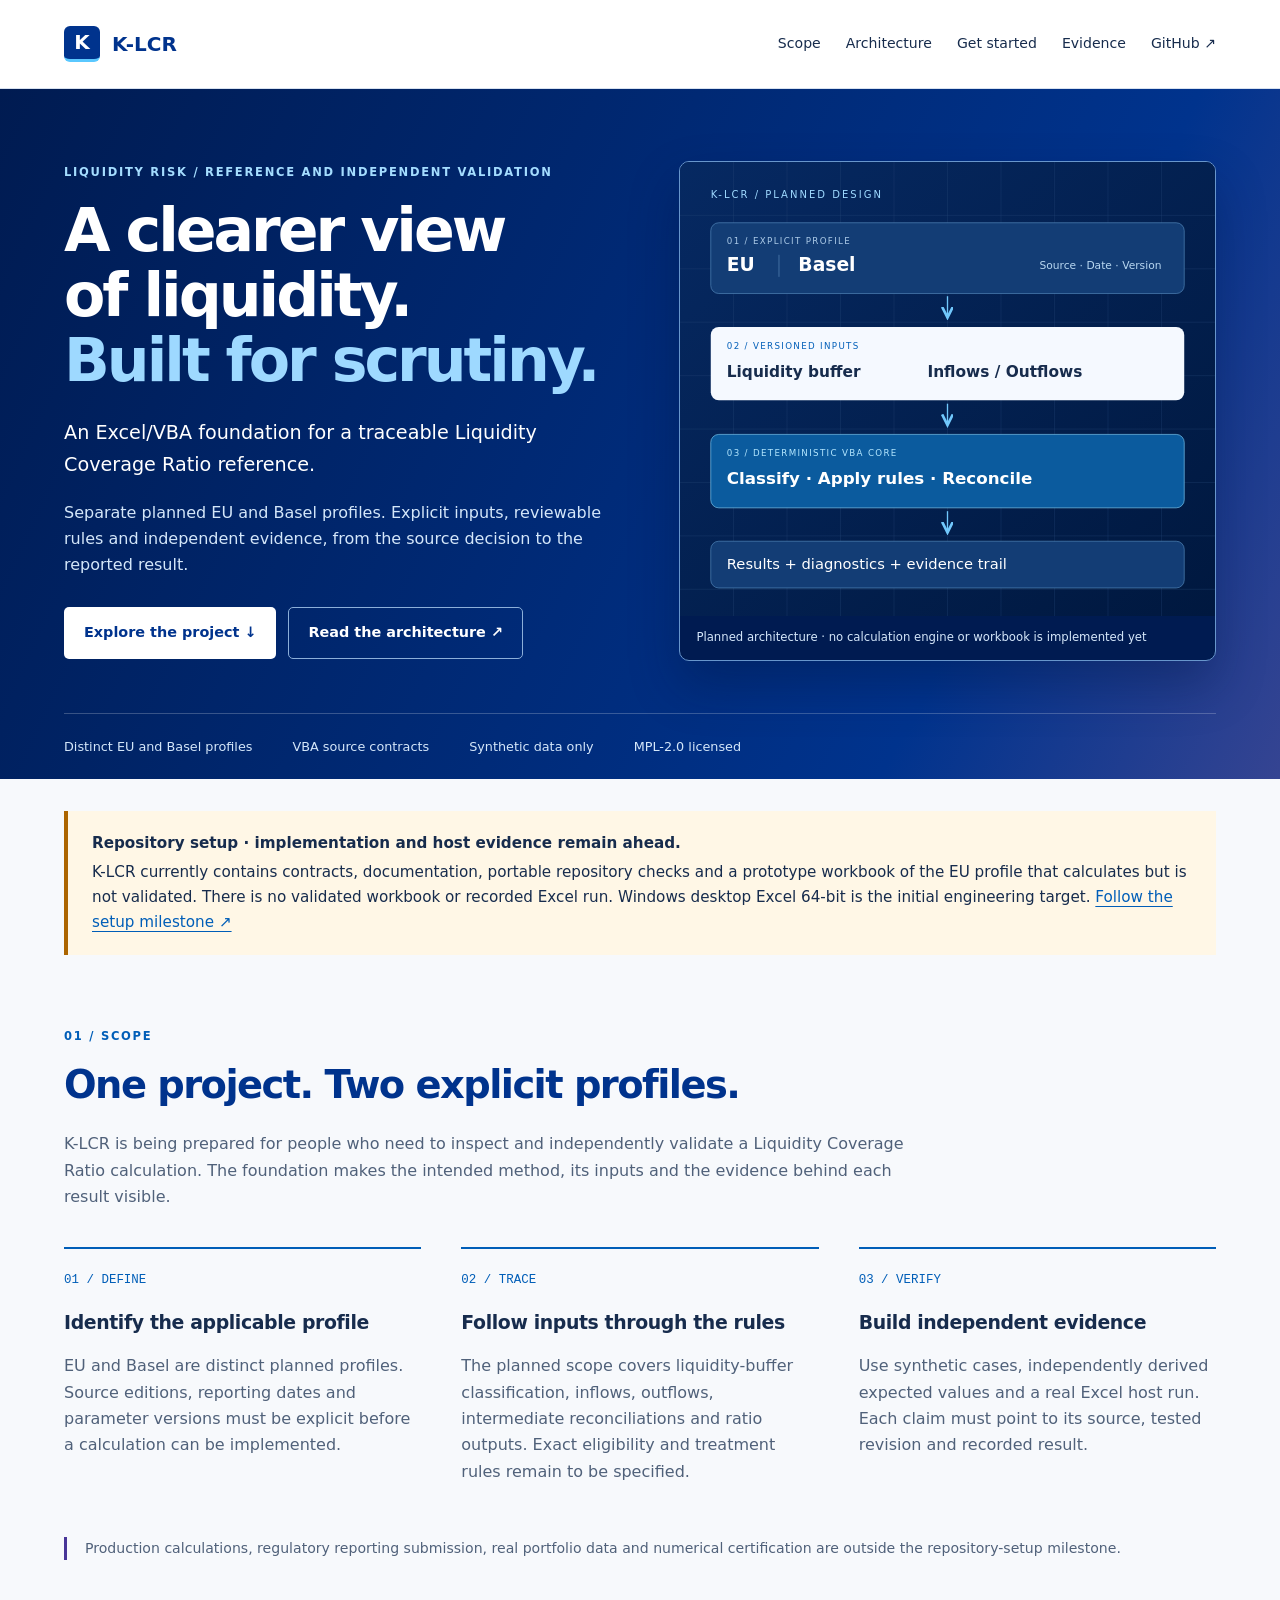
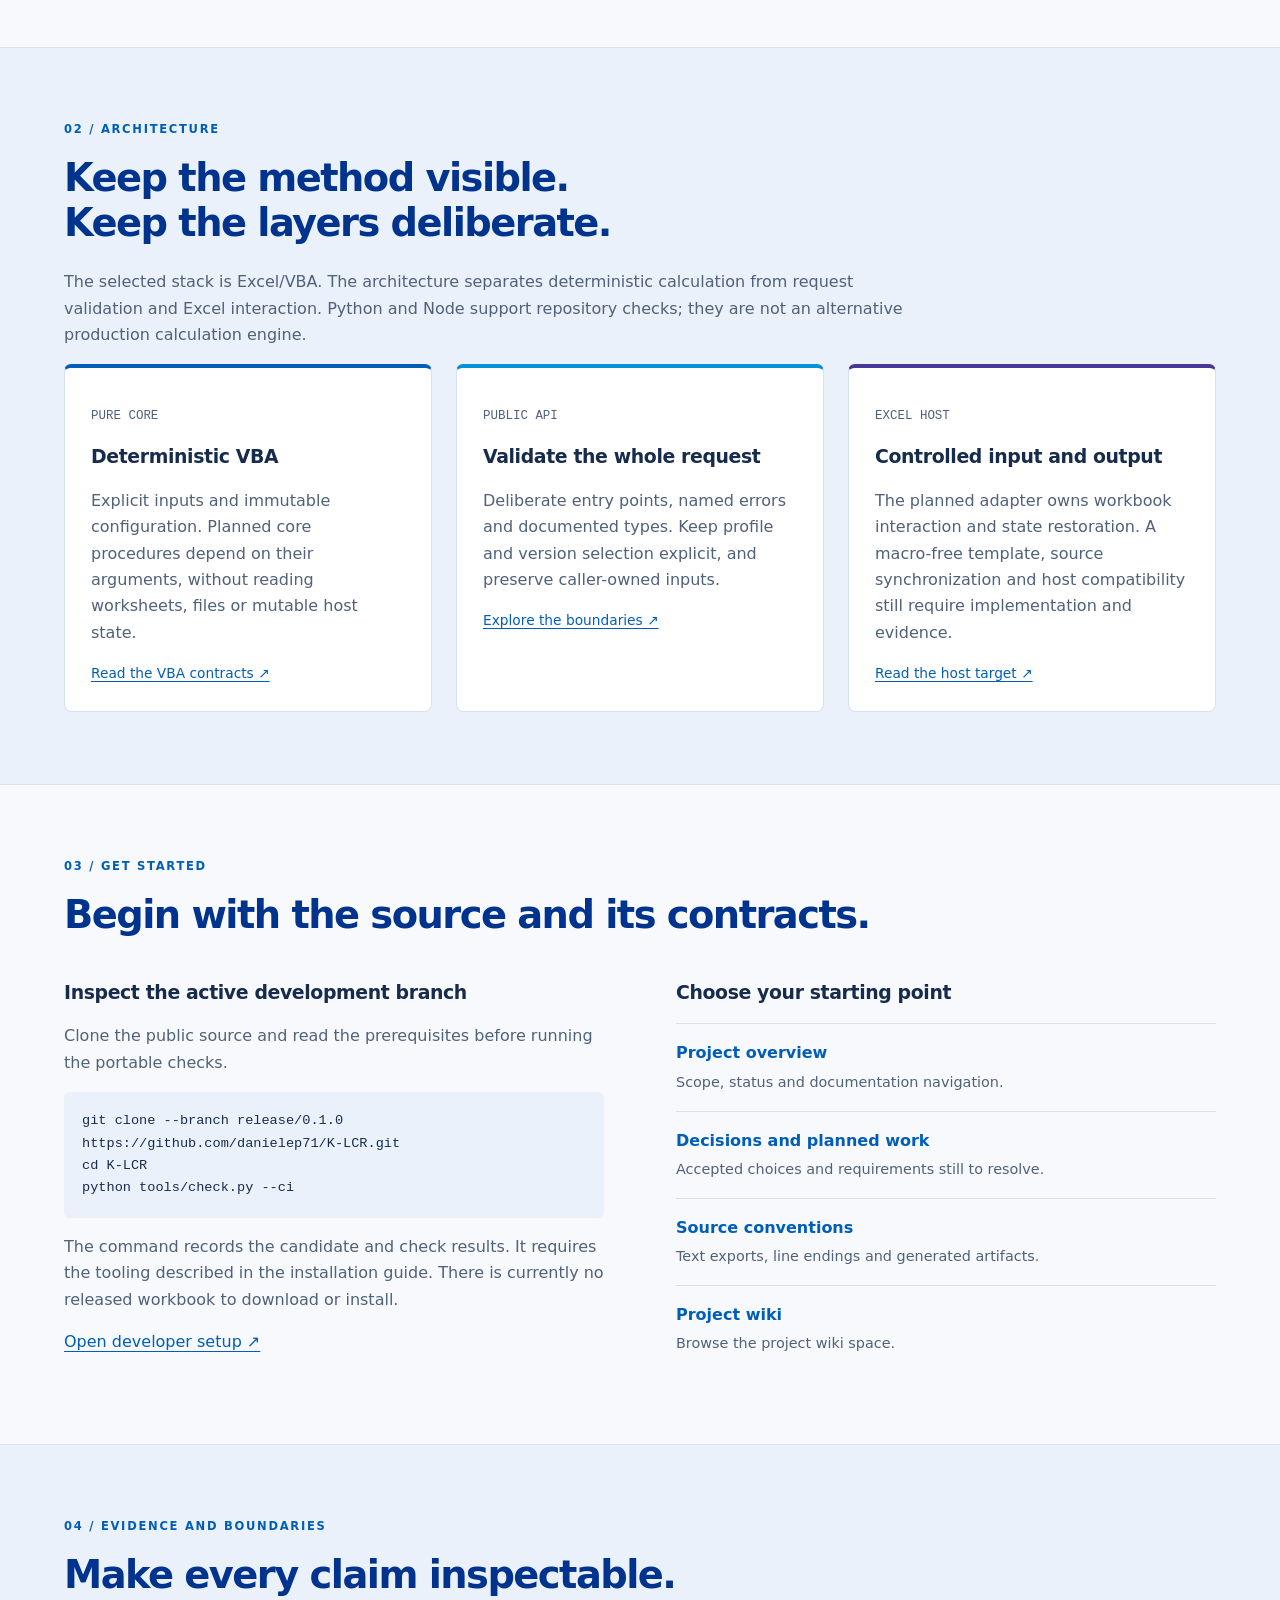
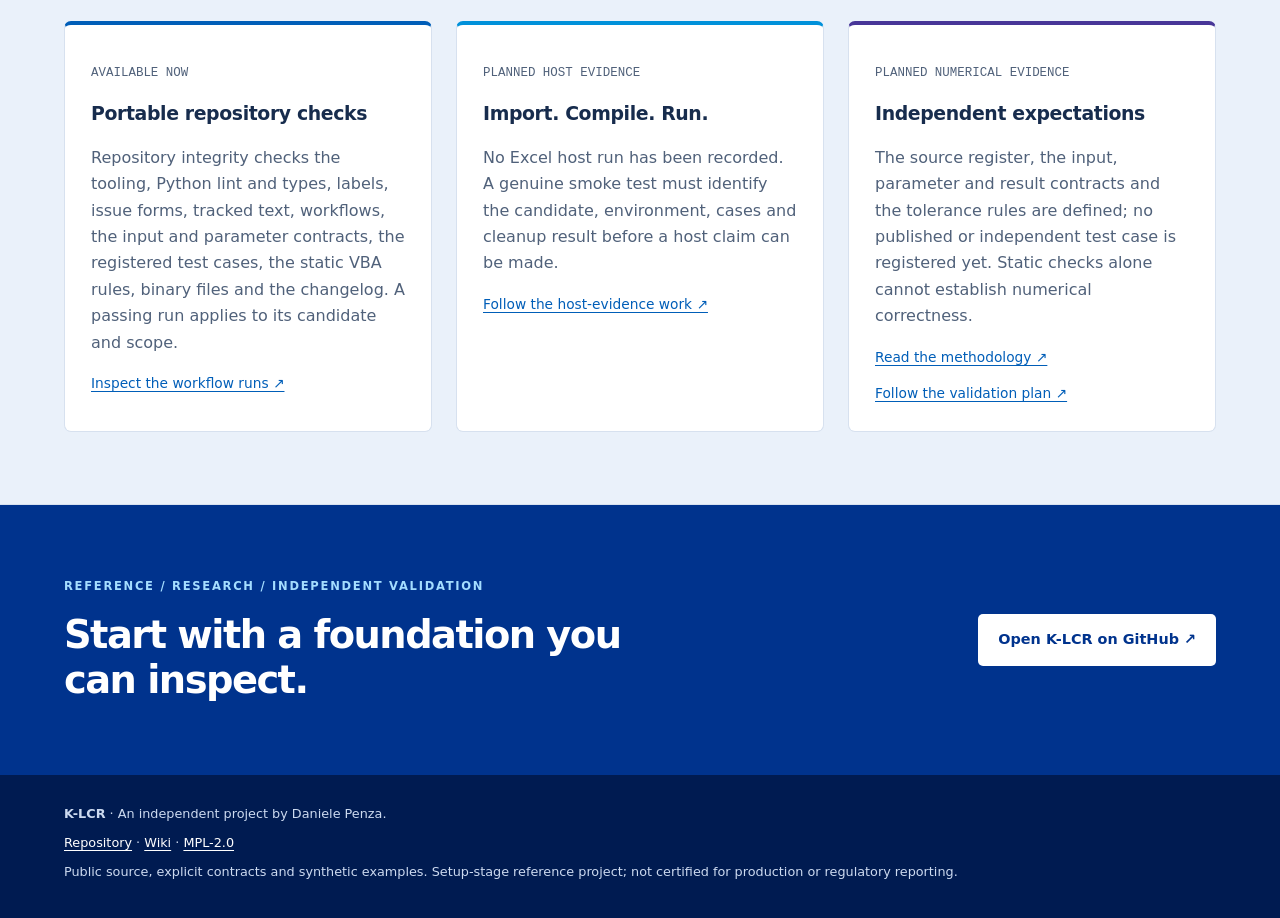
==== commit 5019716b: "feat: bring the prototype workbook source into the repository What changed: - The prototype's VBA so" ====
--- a/docs/index.html
+++ b/docs/index.html
@@ -30,7 +30,7 @@
   </div>
   <figure class="hero-art"><img src="assets/architecture.svg" width="800" height="680" alt="Planned K-LCR design: explicit EU or Basel profile, liquidity inputs, deterministic VBA core, and results with reconciliation"><figcaption>Planned architecture · no calculation engine or workbook is implemented yet</figcaption></figure>
 </div><div class="wrap principles"><span>Distinct EU and Basel profiles</span><span>VBA source contracts</span><span>Synthetic data only</span><span>MPL-2.0 licensed</span></div></section>
-<div class="wrap"><aside class="status" aria-label="Project status"><strong>Repository setup · implementation and host evidence remain ahead.</strong> K-LCR currently contains contracts, documentation and portable repository checks. There is no LCR calculation engine, validated workbook or recorded Excel run. Windows desktop Excel 64-bit is the initial engineering target. <a href="https://github.com/danielep71/K-LCR/milestone/1">Follow the setup milestone ↗</a></aside></div>
+<div class="wrap"><aside class="status" aria-label="Project status"><strong>Repository setup · implementation and host evidence remain ahead.</strong> K-LCR currently contains contracts, documentation, portable repository checks and a prototype workbook of the EU profile that calculates but is not validated. There is no validated workbook or recorded Excel run. Windows desktop Excel 64-bit is the initial engineering target. <a href="https://github.com/danielep71/K-LCR/milestone/1">Follow the setup milestone ↗</a></aside></div>
 <section id="scope" class="wrap"><p class="eyebrow">01 / Scope</p><h2>One project. Two explicit profiles.</h2>
   <p class="intro">K-LCR is being prepared for people who need to inspect and independently validate a Liquidity Coverage Ratio calculation. The foundation makes the intended method, its inputs and the evidence behind each result visible.</p>
   <ol class="steps">
@@ -51,7 +51,7 @@
 <section id="start" class="wrap"><p class="eyebrow">03 / Get started</p><h2>Begin with the source and its contracts.</h2><div class="split">
   <div><h3>Inspect the active development branch</h3><p>Clone the public source and read the prerequisites before running the portable checks.</p><pre><code>git clone --branch release/0.1.0 https://github.com/danielep71/K-LCR.git
 cd K-LCR
-python tools/check.py --ci</code></pre><p>The command records the candidate and check results. It requires the tooling described in the installation guide. There is currently no workbook to download or install.</p><a href="https://github.com/danielep71/K-LCR/blob/main/INSTALLATION.md">Open developer setup ↗</a></div>
+python tools/check.py --ci</code></pre><p>The command records the candidate and check results. It requires the tooling described in the installation guide. There is currently no released workbook to download or install.</p><a href="https://github.com/danielep71/K-LCR/blob/main/INSTALLATION.md">Open developer setup ↗</a></div>
   <div class="resources"><h3>Choose your starting point</h3><a href="https://github.com/danielep71/K-LCR/blob/main/README.md"><strong>Project overview</strong><span>Scope, status and documentation navigation.</span></a><a href="https://github.com/danielep71/K-LCR/blob/main/docs/DECISIONS.md"><strong>Decisions and planned work</strong><span>Accepted choices and requirements still to resolve.</span></a><a href="https://github.com/danielep71/K-LCR/blob/main/docs/SOURCE_CONTROL.md"><strong>Source conventions</strong><span>Text exports, line endings and generated artifacts.</span></a><a href="https://github.com/danielep71/K-LCR/wiki"><strong>Project wiki</strong><span>Browse the project wiki space.</span></a></div>
 </div></section>
 <section id="evidence" class="tint"><div class="wrap"><p class="eyebrow">04 / Evidence and boundaries</p><h2>Make every claim inspectable.</h2><div class="cards">
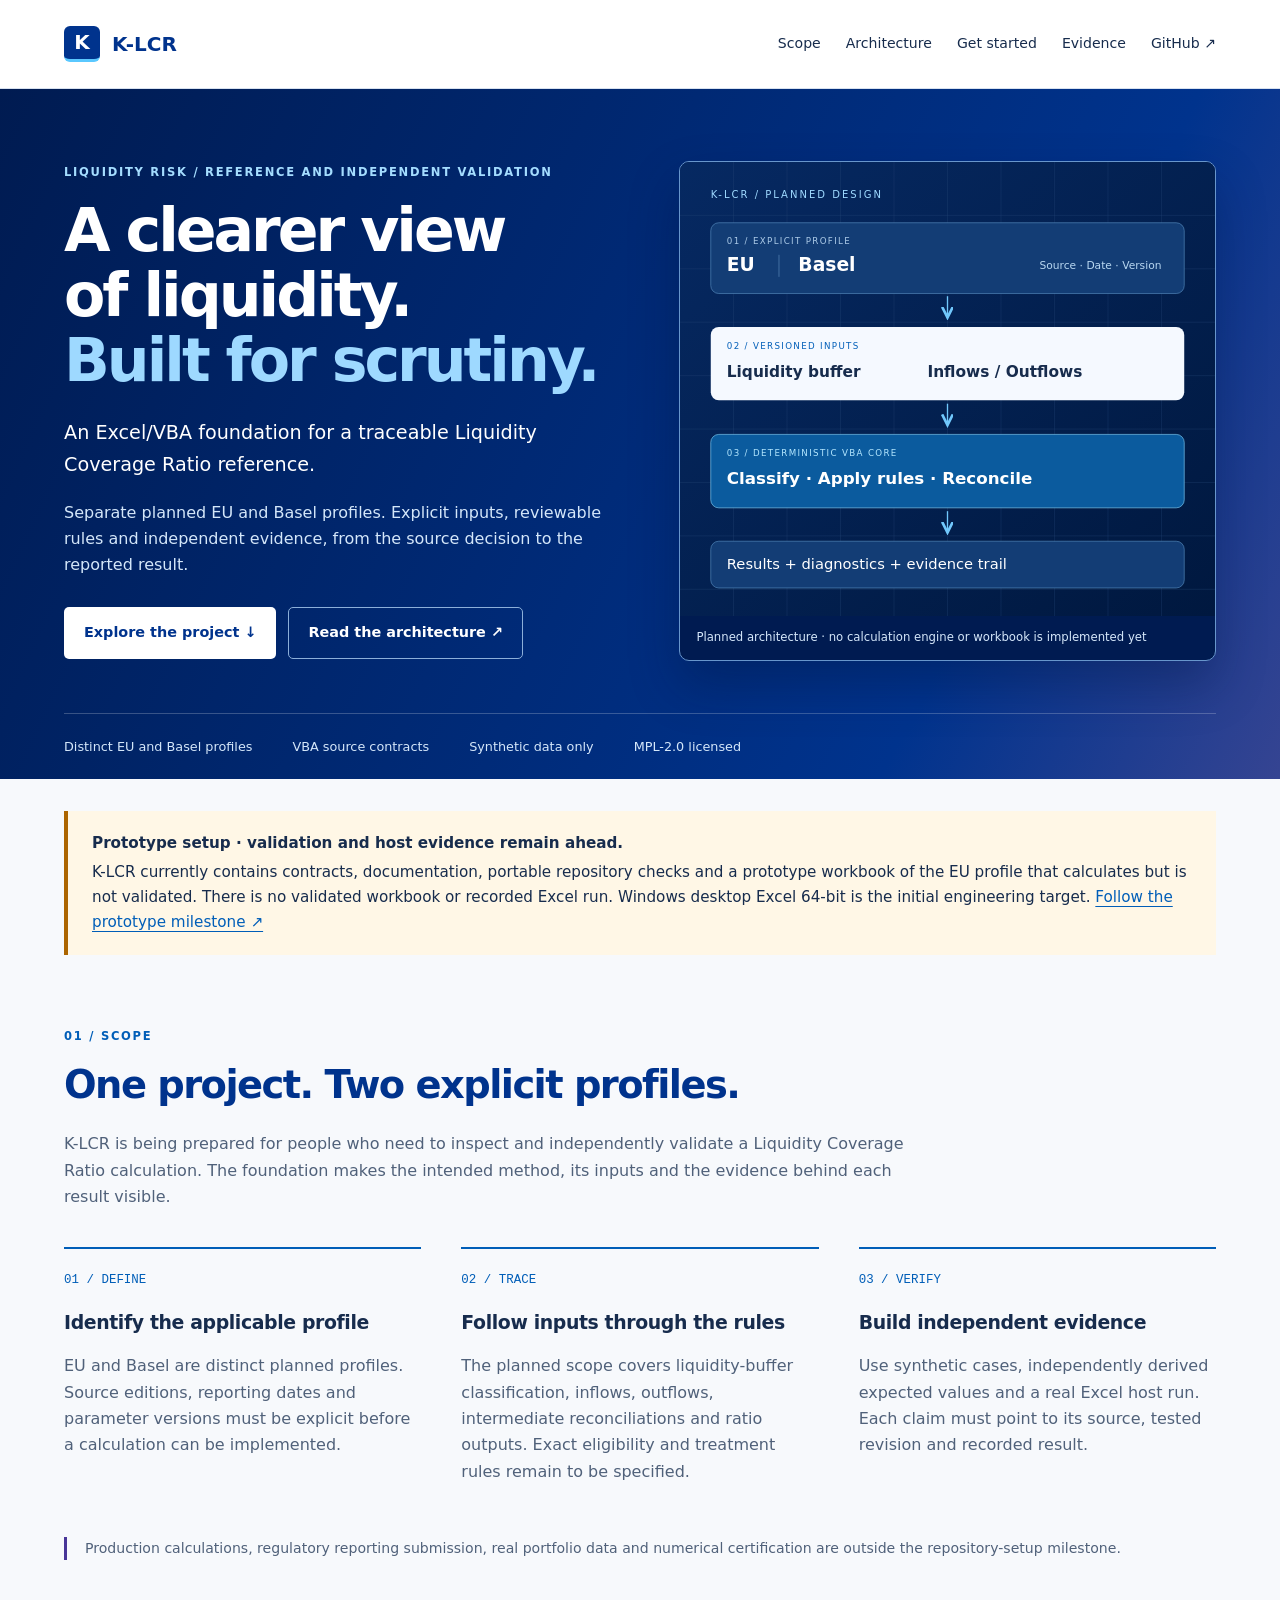
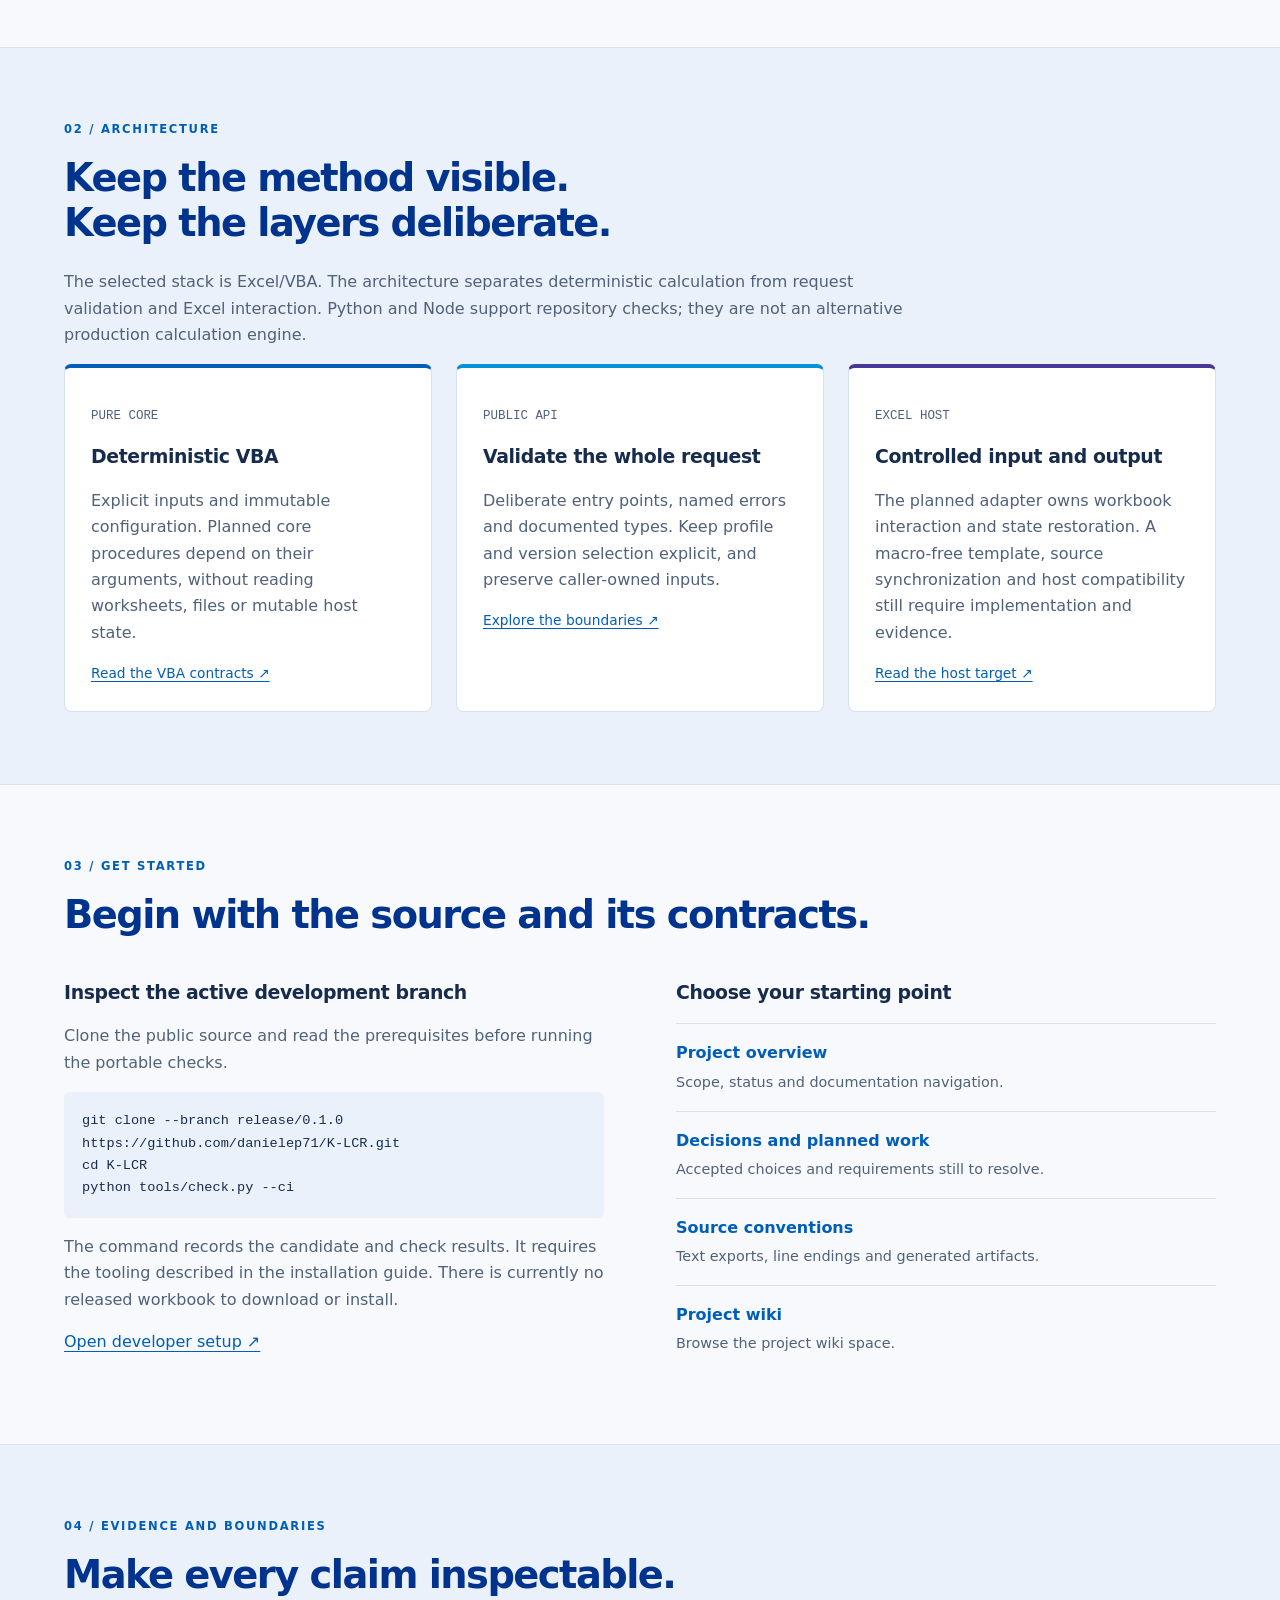
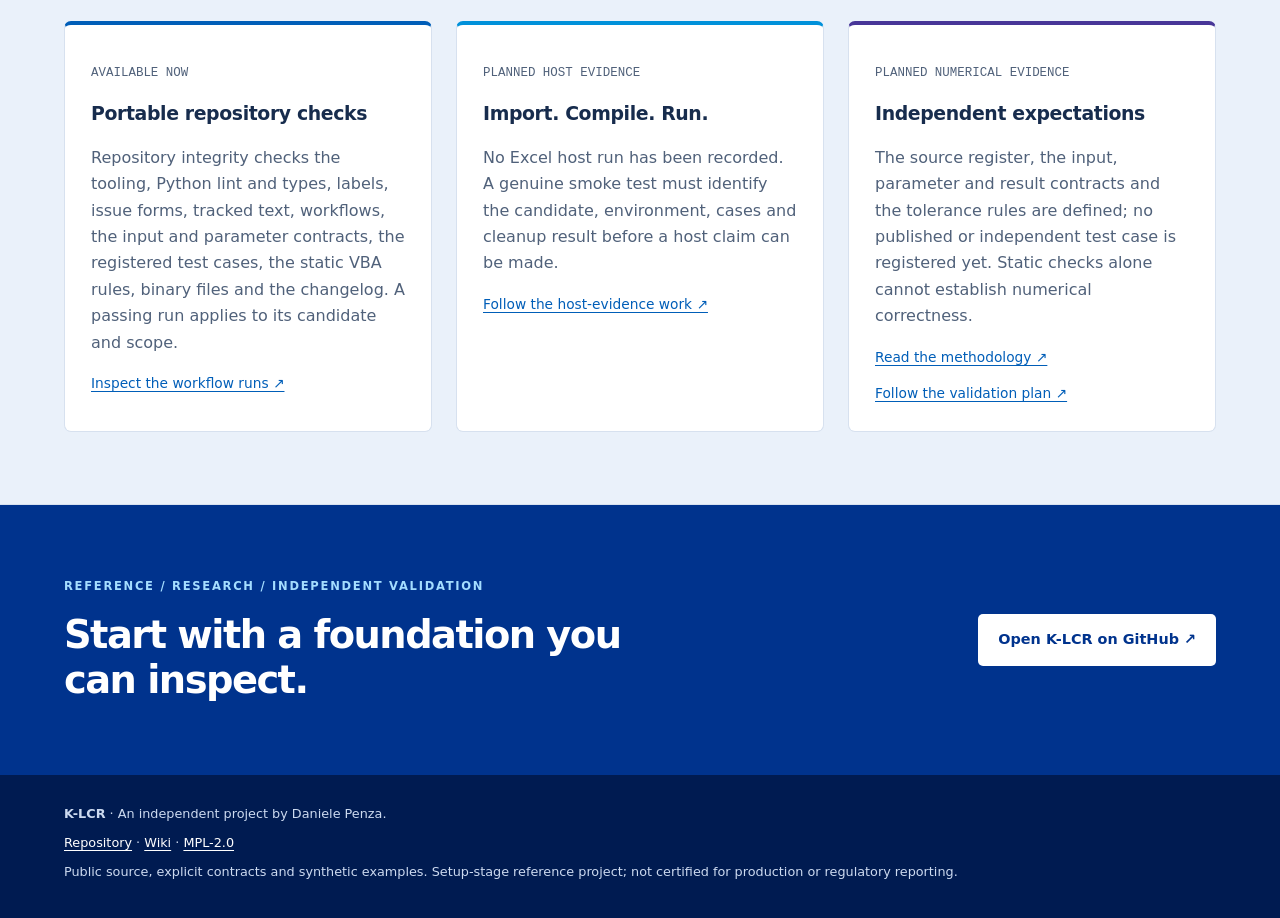
==== commit 6ba63278: "docs: regenerate the social preview for the prototype What changed: - docs/assets/K-LCR_social_previ" ====
--- a/docs/index.html
+++ b/docs/index.html
@@ -30,7 +30,7 @@
   </div>
   <figure class="hero-art"><img src="assets/architecture.svg" width="800" height="680" alt="Planned K-LCR design: explicit EU or Basel profile, liquidity inputs, deterministic VBA core, and results with reconciliation"><figcaption>Planned architecture · no calculation engine or workbook is implemented yet</figcaption></figure>
 </div><div class="wrap principles"><span>Distinct EU and Basel profiles</span><span>VBA source contracts</span><span>Synthetic data only</span><span>MPL-2.0 licensed</span></div></section>
-<div class="wrap"><aside class="status" aria-label="Project status"><strong>Repository setup · implementation and host evidence remain ahead.</strong> K-LCR currently contains contracts, documentation, portable repository checks and a prototype workbook of the EU profile that calculates but is not validated. There is no validated workbook or recorded Excel run. Windows desktop Excel 64-bit is the initial engineering target. <a href="https://github.com/danielep71/K-LCR/milestone/1">Follow the setup milestone ↗</a></aside></div>
+<div class="wrap"><aside class="status" aria-label="Project status"><strong>Prototype setup · validation and host evidence remain ahead.</strong> K-LCR currently contains contracts, documentation, portable repository checks and a prototype workbook of the EU profile that calculates but is not validated. There is no validated workbook or recorded Excel run. Windows desktop Excel 64-bit is the initial engineering target. <a href="https://github.com/danielep71/K-LCR/milestone/2">Follow the prototype milestone ↗</a></aside></div>
 <section id="scope" class="wrap"><p class="eyebrow">01 / Scope</p><h2>One project. Two explicit profiles.</h2>
   <p class="intro">K-LCR is being prepared for people who need to inspect and independently validate a Liquidity Coverage Ratio calculation. The foundation makes the intended method, its inputs and the evidence behind each result visible.</p>
   <ol class="steps">
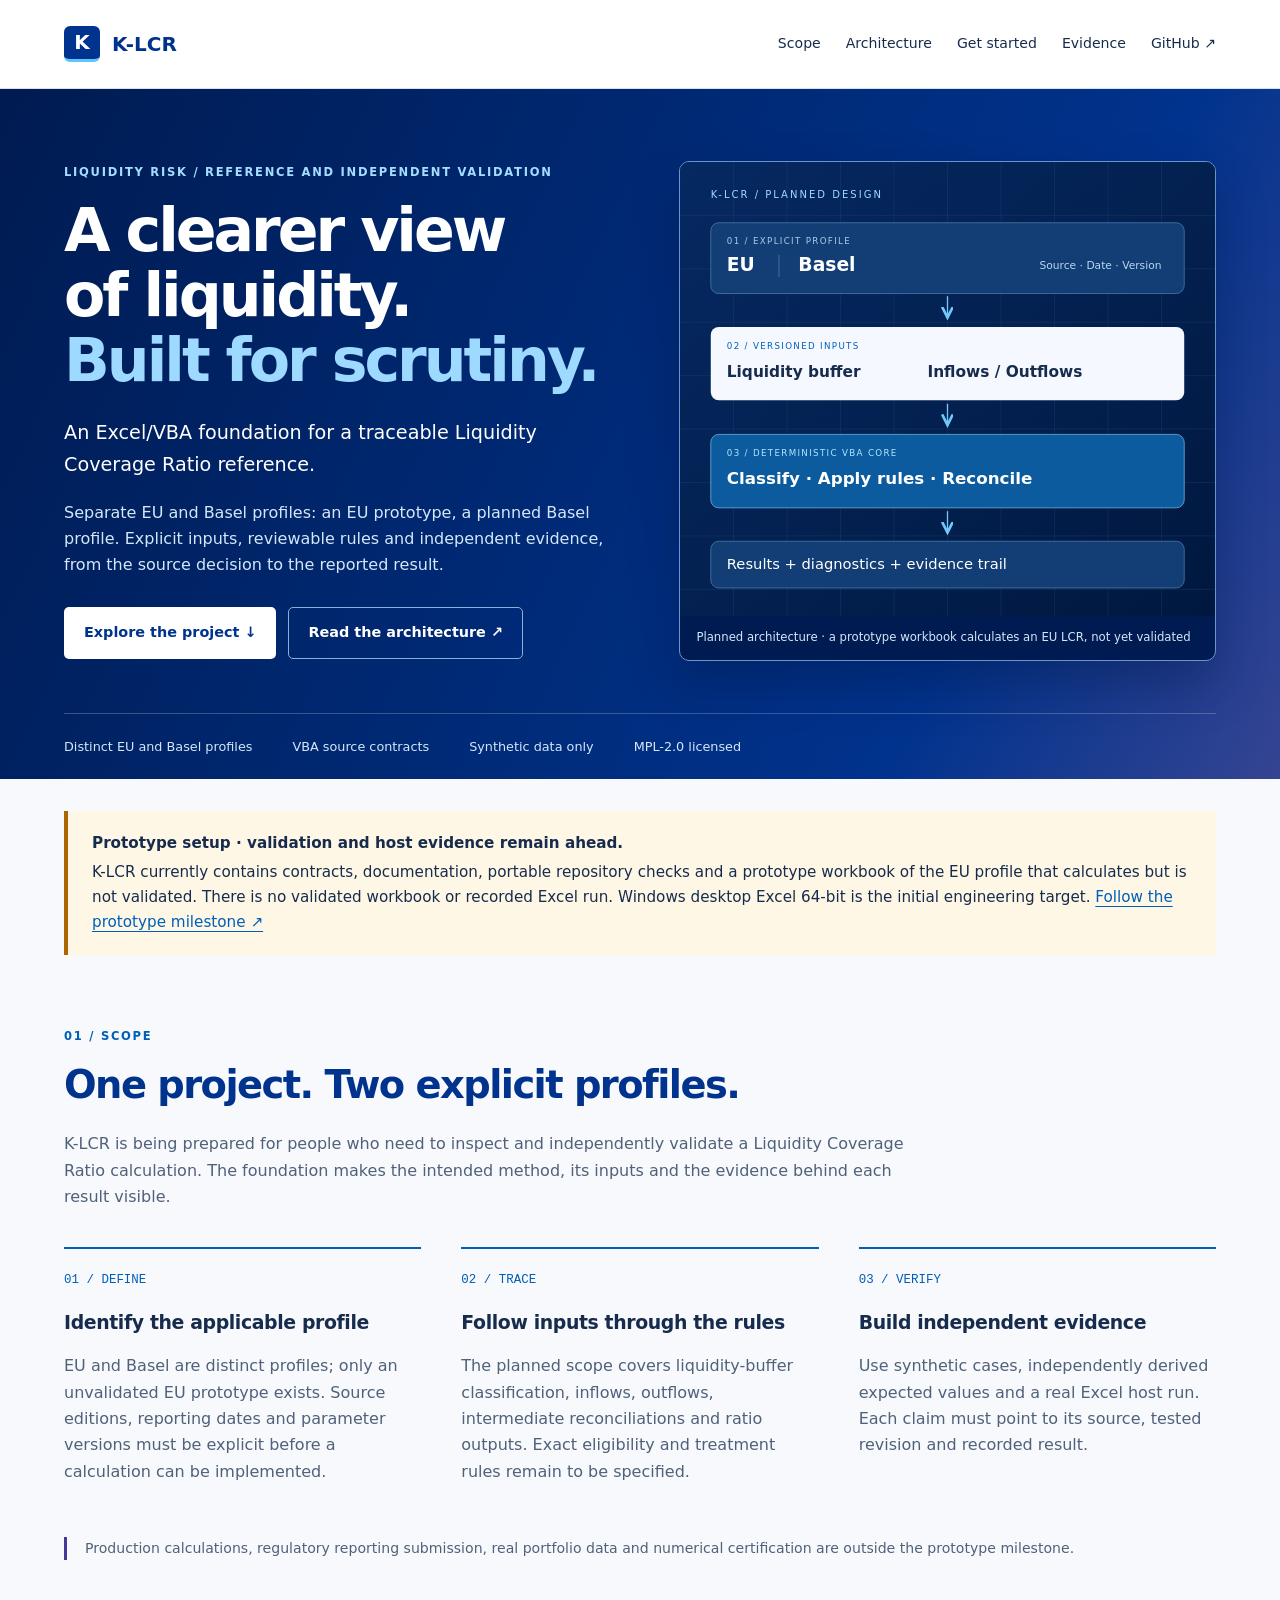
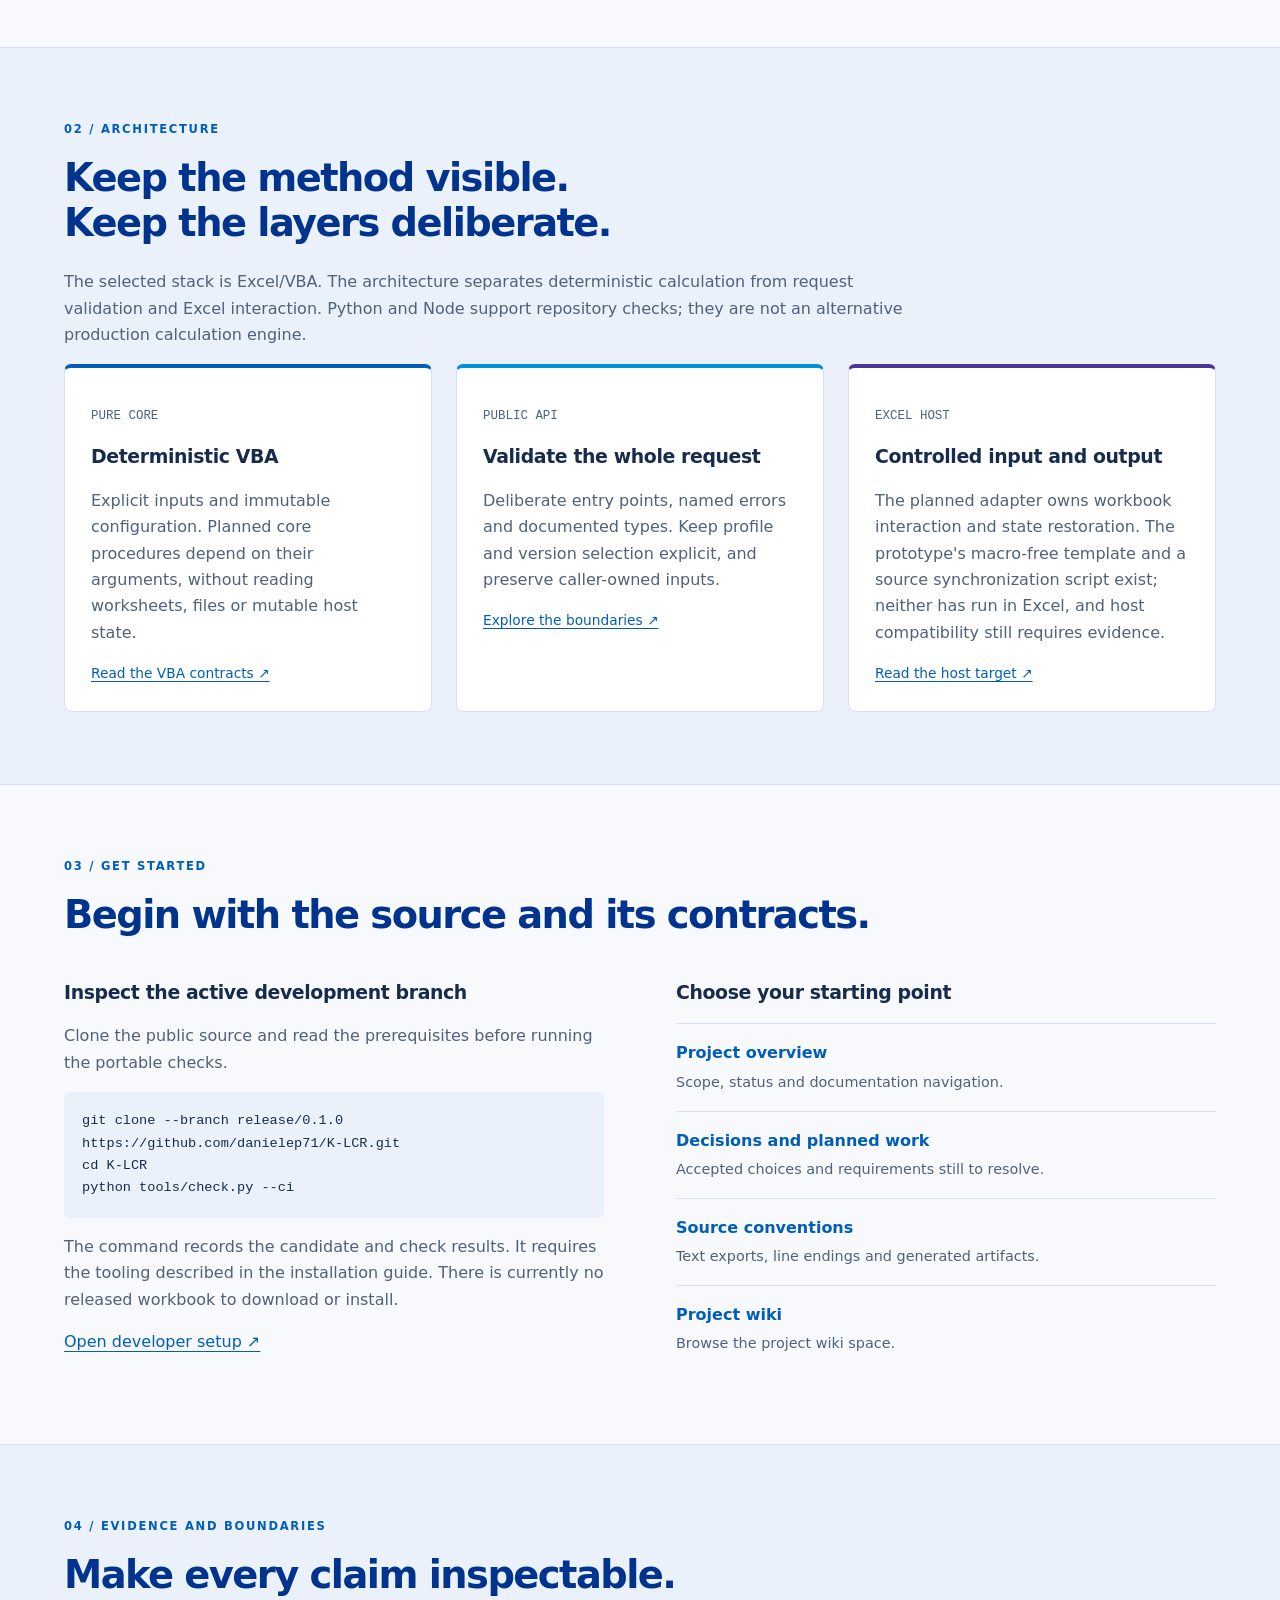
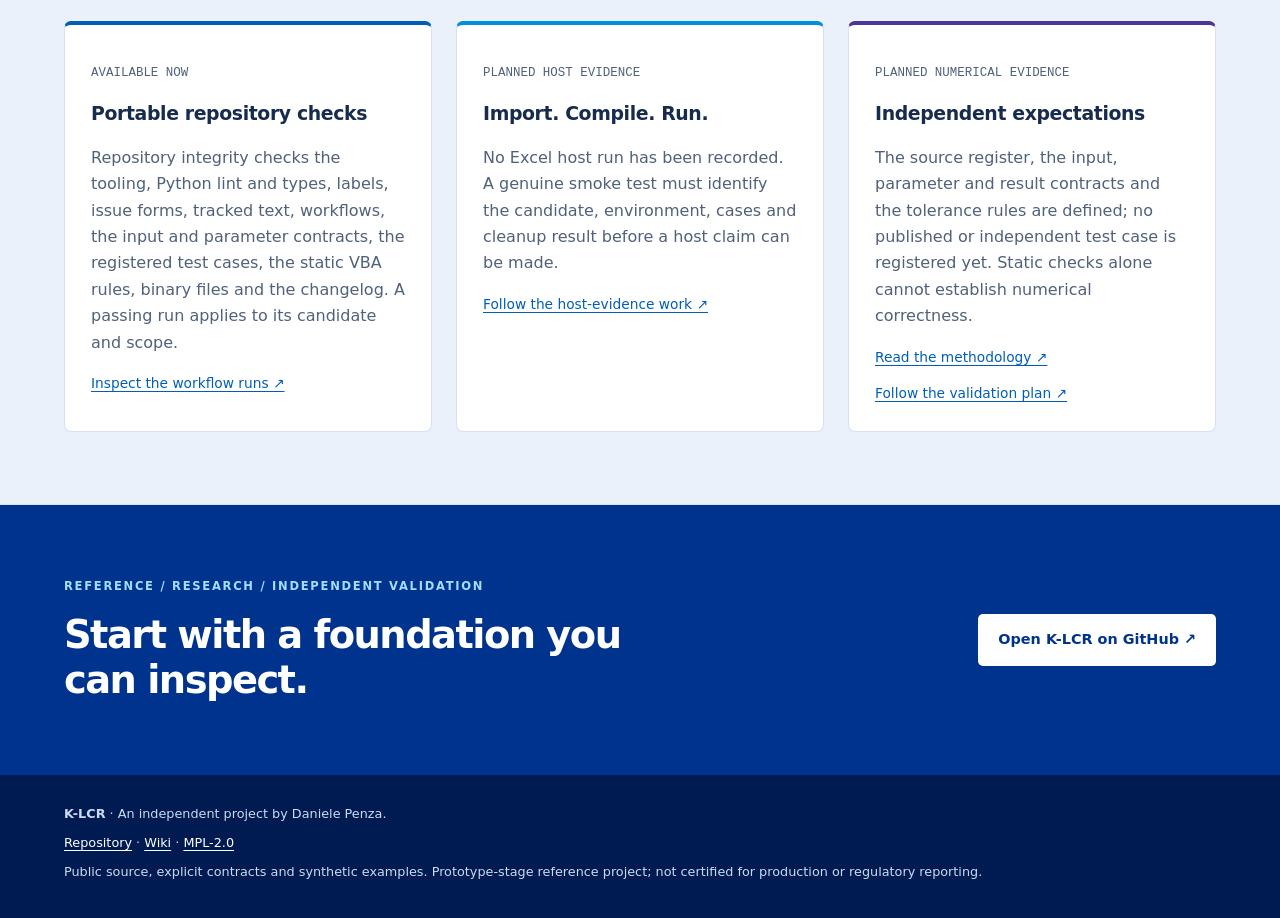
==== commit 76fcf8ad: "fix: correct the inconsistencies found by the audit of 2026-11-13 What changed: - Sync script: INSTA" ====
--- a/docs/index.html
+++ b/docs/index.html
@@ -4,12 +4,12 @@
   <meta charset="utf-8">
   <meta name="viewport" content="width=device-width, initial-scale=1">
   <title>K-LCR — A traceable foundation for liquidity risk</title>
-  <meta name="description" content="K-LCR is building an Excel/VBA foundation for Liquidity Coverage Ratio reference and independent validation, with separate planned EU and Basel profiles.">
+  <meta name="description" content="K-LCR is building an Excel/VBA foundation for Liquidity Coverage Ratio reference and independent validation, with separate EU and Basel profiles: an unvalidated EU prototype and a planned Basel profile.">
   <meta name="theme-color" content="#00338d">
   <link rel="canonical" href="https://danielep71.github.io/K-LCR/">
   <meta property="og:type" content="website">
   <meta property="og:title" content="K-LCR — A traceable foundation for liquidity risk">
-  <meta property="og:description" content="Explore the scope, architecture and evidence boundaries of the K-LCR repository-setup project.">
+  <meta property="og:description" content="Explore the scope, architecture and evidence boundaries of the K-LCR prototype project.">
   <meta property="og:url" content="https://danielep71.github.io/K-LCR/">
   <meta name="twitter:card" content="summary">
   <link rel="stylesheet" href="assets/site.css">
@@ -25,27 +25,27 @@
   <div><p class="eyebrow">Liquidity risk / Reference and independent validation</p>
     <h1>A clearer view<br>of liquidity.<br><em>Built for scrutiny.</em></h1>
     <p class="lead">An Excel/VBA foundation for a traceable Liquidity Coverage Ratio reference.</p>
-    <p class="hero-copy">Separate planned EU and Basel profiles. Explicit inputs, reviewable rules and independent evidence, from the source decision to the reported result.</p>
+    <p class="hero-copy">Separate EU and Basel profiles: an EU prototype, a planned Basel profile. Explicit inputs, reviewable rules and independent evidence, from the source decision to the reported result.</p>
     <div class="actions"><a class="button primary" href="#scope">Explore the project ↓</a><a class="button secondary" href="https://github.com/danielep71/K-LCR/blob/main/docs/REPOSITORY_STRUCTURE.md">Read the architecture ↗</a></div>
   </div>
-  <figure class="hero-art"><img src="assets/architecture.svg" width="800" height="680" alt="Planned K-LCR design: explicit EU or Basel profile, liquidity inputs, deterministic VBA core, and results with reconciliation"><figcaption>Planned architecture · no calculation engine or workbook is implemented yet</figcaption></figure>
+  <figure class="hero-art"><img src="assets/architecture.svg" width="800" height="680" alt="Planned K-LCR design: explicit EU or Basel profile, liquidity inputs, deterministic VBA core, and results with reconciliation"><figcaption>Planned architecture · a prototype workbook calculates an EU LCR, not yet validated</figcaption></figure>
 </div><div class="wrap principles"><span>Distinct EU and Basel profiles</span><span>VBA source contracts</span><span>Synthetic data only</span><span>MPL-2.0 licensed</span></div></section>
 <div class="wrap"><aside class="status" aria-label="Project status"><strong>Prototype setup · validation and host evidence remain ahead.</strong> K-LCR currently contains contracts, documentation, portable repository checks and a prototype workbook of the EU profile that calculates but is not validated. There is no validated workbook or recorded Excel run. Windows desktop Excel 64-bit is the initial engineering target. <a href="https://github.com/danielep71/K-LCR/milestone/2">Follow the prototype milestone ↗</a></aside></div>
 <section id="scope" class="wrap"><p class="eyebrow">01 / Scope</p><h2>One project. Two explicit profiles.</h2>
   <p class="intro">K-LCR is being prepared for people who need to inspect and independently validate a Liquidity Coverage Ratio calculation. The foundation makes the intended method, its inputs and the evidence behind each result visible.</p>
   <ol class="steps">
-    <li><span class="number">01 / DEFINE</span><h3>Identify the applicable profile</h3><p>EU and Basel are distinct planned profiles. Source editions, reporting dates and parameter versions must be explicit before a calculation can be implemented.</p></li>
+    <li><span class="number">01 / DEFINE</span><h3>Identify the applicable profile</h3><p>EU and Basel are distinct profiles; only an unvalidated EU prototype exists. Source editions, reporting dates and parameter versions must be explicit before a calculation can be implemented.</p></li>
     <li><span class="number">02 / TRACE</span><h3>Follow inputs through the rules</h3><p>The planned scope covers liquidity-buffer classification, inflows, outflows, intermediate reconciliations and ratio outputs. Exact eligibility and treatment rules remain to be specified.</p></li>
     <li><span class="number">03 / VERIFY</span><h3>Build independent evidence</h3><p>Use synthetic cases, independently derived expected values and a real Excel host run. Each claim must point to its source, tested revision and recorded result.</p></li>
   </ol>
-  <p class="note">Production calculations, regulatory reporting submission, real portfolio data and numerical certification are outside the repository-setup milestone.</p>
+  <p class="note">Production calculations, regulatory reporting submission, real portfolio data and numerical certification are outside the prototype milestone.</p>
 </section>
 <section id="design" class="tint"><div class="wrap"><p class="eyebrow">02 / Architecture</p><h2>Keep the method visible.<br>Keep the layers deliberate.</h2>
   <p class="intro">The selected stack is Excel/VBA. The architecture separates deterministic calculation from request validation and Excel interaction. Python and Node support repository checks; they are not an alternative production calculation engine.</p>
   <div class="cards">
     <article><p class="number">PURE CORE</p><h3>Deterministic VBA</h3><p>Explicit inputs and immutable configuration. Planned core procedures depend on their arguments, without reading worksheets, files or mutable host state.</p><a href="https://github.com/danielep71/K-LCR/blob/main/docs/VBA_HOUSE_STYLE.md">Read the VBA contracts ↗</a></article>
     <article><p class="number">PUBLIC API</p><h3>Validate the whole request</h3><p>Deliberate entry points, named errors and documented types. Keep profile and version selection explicit, and preserve caller-owned inputs.</p><a href="https://github.com/danielep71/K-LCR/blob/main/docs/REPOSITORY_STRUCTURE.md">Explore the boundaries ↗</a></article>
-    <article><p class="number">EXCEL HOST</p><h3>Controlled input and output</h3><p>The planned adapter owns workbook interaction and state restoration. A macro-free template, source synchronization and host compatibility still require implementation and evidence.</p><a href="https://github.com/danielep71/K-LCR/blob/main/INSTALLATION.md">Read the host target ↗</a></article>
+    <article><p class="number">EXCEL HOST</p><h3>Controlled input and output</h3><p>The planned adapter owns workbook interaction and state restoration. The prototype's macro-free template and a source synchronization script exist; neither has run in Excel, and host compatibility still requires evidence.</p><a href="https://github.com/danielep71/K-LCR/blob/main/INSTALLATION.md">Read the host target ↗</a></article>
   </div>
 </div></section>
 <section id="start" class="wrap"><p class="eyebrow">03 / Get started</p><h2>Begin with the source and its contracts.</h2><div class="split">
@@ -61,6 +61,6 @@
 </div></div></section>
 <section class="closing"><div class="wrap"><div><p class="eyebrow">Reference / Research / Independent validation</p><h2>Start with a foundation you can inspect.</h2></div><a class="button primary" href="https://github.com/danielep71/K-LCR">Open K-LCR on GitHub ↗</a></div></section>
 </main>
-<footer><div class="wrap"><p><strong>K-LCR</strong> · An independent project by Daniele Penza.</p><p><a href="https://github.com/danielep71/K-LCR">Repository</a> · <a href="https://github.com/danielep71/K-LCR/wiki">Wiki</a> · <a href="https://github.com/danielep71/K-LCR/blob/main/LICENSE">MPL-2.0</a></p><p>Public source, explicit contracts and synthetic examples. Setup-stage reference project; not certified for production or regulatory reporting.</p></div></footer>
+<footer><div class="wrap"><p><strong>K-LCR</strong> · An independent project by Daniele Penza.</p><p><a href="https://github.com/danielep71/K-LCR">Repository</a> · <a href="https://github.com/danielep71/K-LCR/wiki">Wiki</a> · <a href="https://github.com/danielep71/K-LCR/blob/main/LICENSE">MPL-2.0</a></p><p>Public source, explicit contracts and synthetic examples. Prototype-stage reference project; not certified for production or regulatory reporting.</p></div></footer>
 </body>
 </html>
